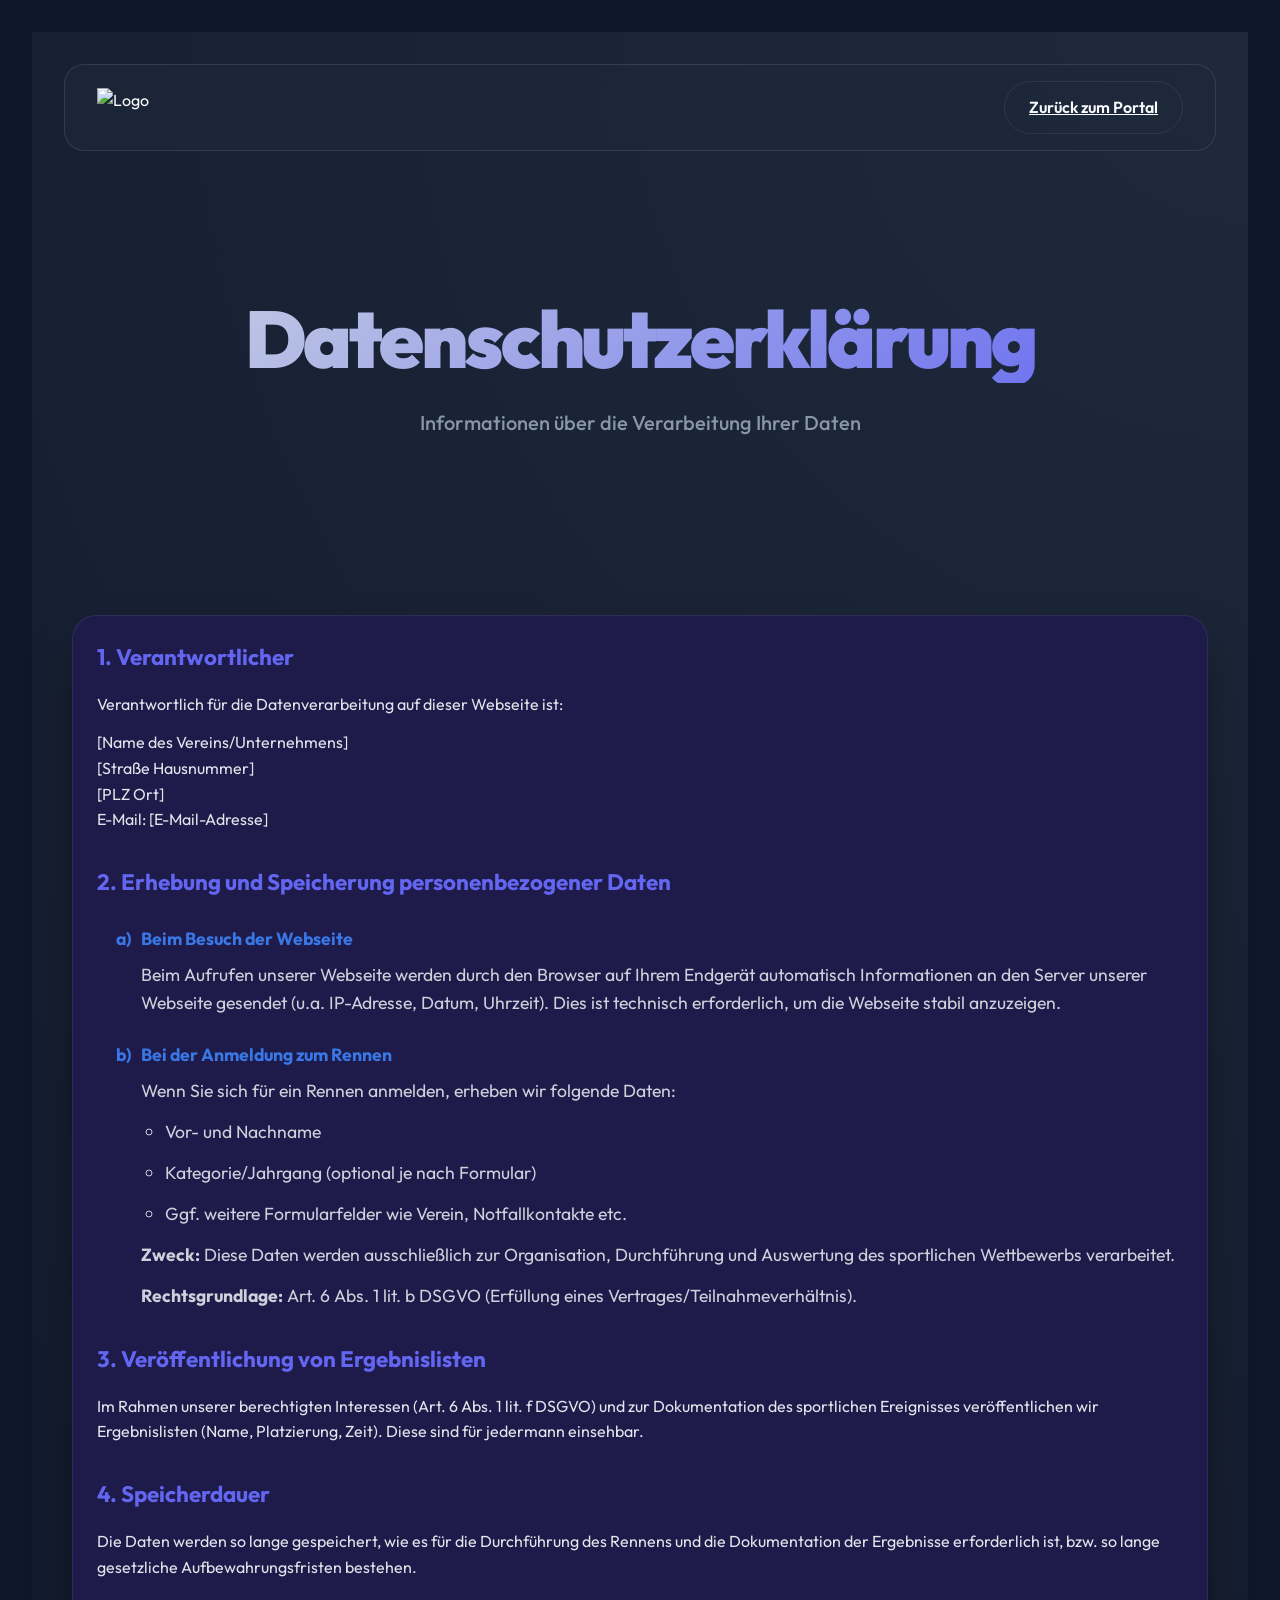
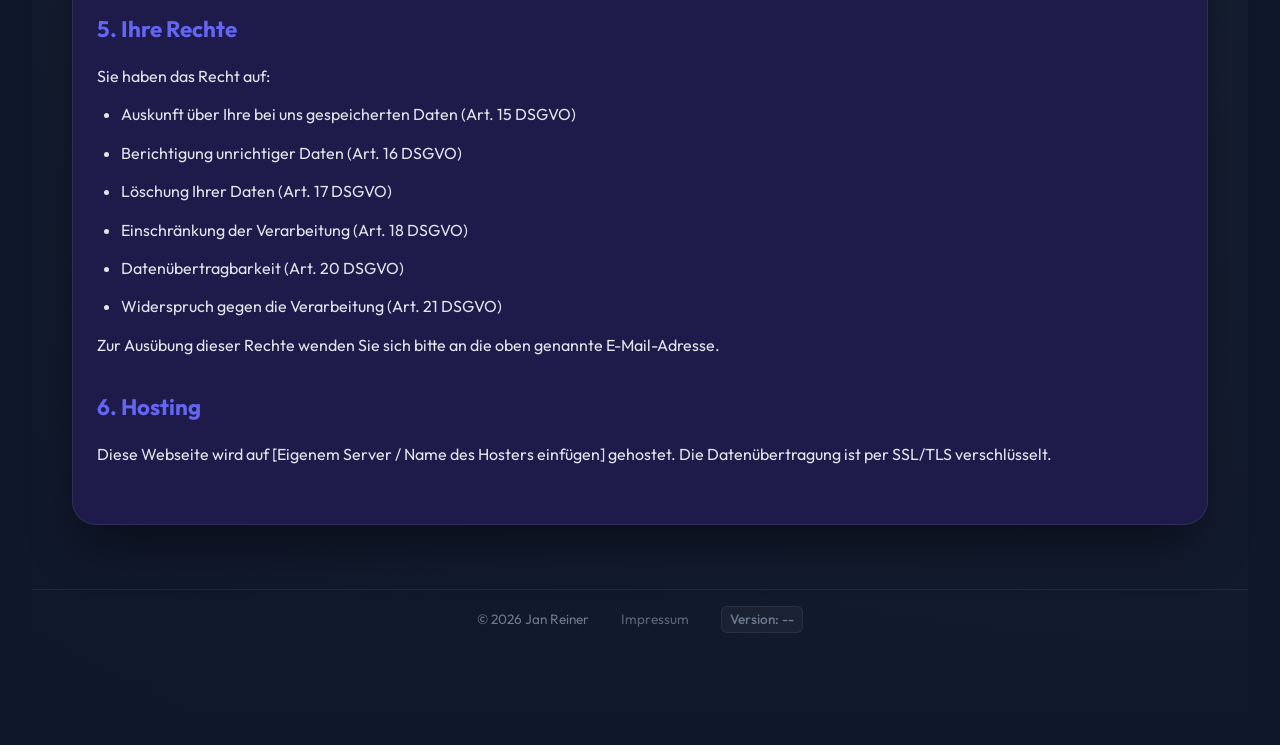
==== frontend/datenschutz.html @ 11ceba01 "Add datenschutz" ====
<!DOCTYPE html>
<html lang="de">

<head>
    <meta charset="UTF-8">
    <meta name="viewport" content="width=device-width, initial-scale=1.0">
    <title>Datenschutz - Race Timer</title>
    <link rel="stylesheet" href="style.css">
    <link href="https://fonts.googleapis.com/css2?family=Outfit:wght@100..900&display=swap" rel="stylesheet">
    <style>
        .page-section {
            margin-bottom: 2rem;
        }

        h2 {
            color: var(--primary);
            margin-bottom: 1rem;
            font-size: 1.4rem;
        }

        h3 {
            color: var(--accent-blue);
            margin-top: 1.5rem;
            margin-bottom: 0.5rem;
            font-size: 1.1rem;
        }

        p,
        li {
            color: var(--text-main);
            margin-bottom: 0.8rem;
            opacity: 0.9;
        }

        .li-a {
            color: var(--accent-blue);
            margin-top: 1.5rem;
            margin-bottom: 0.5rem;
            font-size: 1.1rem;
            margin-left: 1.5rem;

        }

        ul {
            margin-left: 1.5rem;
        }

        ol.custom-alpha {
            list-style-type: none;
            counter-reset: item-counter;
            /* Zähler initialisieren */
            padding-left: 20px;
        }

        ol.custom-alpha>li {
            counter-increment: item-counter;
            /* Zähler hochzählen */
            position: relative;
            margin-bottom: 20px;
        }

        /* Das "a)" vor dem Inhalt einfügen */
        ol.custom-alpha>li::before {
            content: counter(item-counter, lower-alpha) ") ";
            font-weight: bold;
            position: absolute;
            left: -25px;
            /* Positionierung anpassen */
        }
    </style>
</head>

<body>
    <div class="landing-container">
        <header class="landing-header">
            <div class="glass-nav">
                <img src="logo.png" alt="Logo" class="logo-small">
                <a href="index.html" class="btn btn-outline small">Zurück zum Portal</a>
            </div>
            <div class="hero-section">
                <h1 class="hero-title">Datenschutzerklärung</h1>
                <p class="hero-subtitle">Informationen über die Verarbeitung Ihrer Daten</p>
            </div>
        </header>

        <main class="landing-content">
            <div class="card">
                <section class="page-section">
                    <h2>1. Verantwortlicher</h2>
                    <p>Verantwortlich für die Datenverarbeitung auf dieser Webseite ist:</p>
                    <p>
                        [Name des Vereins/Unternehmens]<br>
                        [Straße Hausnummer]<br>
                        [PLZ Ort]<br>
                        E-Mail: [E-Mail-Adresse]
                    </p>
                </section>

                <section class="page-section">
                    <h2>2. Erhebung und Speicherung personenbezogener Daten</h2>
                    <ol class="custom-alpha">
                        <li class="li-a">
                            <h3>Beim Besuch der Webseite</h3>
                            <p>Beim Aufrufen unserer Webseite werden durch den Browser auf Ihrem Endgerät automatisch
                                Informationen an den Server unserer Webseite gesendet (u.a. IP-Adresse, Datum, Uhrzeit).
                                Dies ist technisch erforderlich, um die Webseite stabil anzuzeigen.</p>
                        </li>
                        <li class="li-a">
                            <h3>Bei der Anmeldung zum Rennen</h3>
                            <p>Wenn Sie sich für ein Rennen anmelden, erheben wir folgende Daten:</p>
                            <ul>
                                <li>Vor- und Nachname</li>
                                <li>Kategorie/Jahrgang (optional je nach Formular)</li>
                                <li>Ggf. weitere Formularfelder wie Verein, Notfallkontakte etc.</li>
                            </ul>
                            <p><strong>Zweck:</strong> Diese Daten werden ausschließlich zur Organisation, Durchführung
                                und Auswertung des sportlichen Wettbewerbs verarbeitet.</p>
                            <p><strong>Rechtsgrundlage:</strong> Art. 6 Abs. 1 lit. b DSGVO (Erfüllung eines
                                Vertrages/Teilnahmeverhältnis).</p>
                        </li>
                    </ol>
                </section>

                <section class="page-section">
                    <h2>3. Veröffentlichung von Ergebnislisten</h2>
                    <p>Im Rahmen unserer berechtigten Interessen (Art. 6 Abs. 1 lit. f DSGVO) und zur Dokumentation des
                        sportlichen Ereignisses veröffentlichen wir Ergebnislisten (Name, Platzierung, Zeit). Diese sind
                        für jedermann einsehbar.</p>
                </section>

                <section class="page-section">
                    <h2>4. Speicherdauer</h2>
                    <p>Die Daten werden so lange gespeichert, wie es für die Durchführung des Rennens und die
                        Dokumentation der Ergebnisse erforderlich ist, bzw. so lange gesetzliche Aufbewahrungsfristen
                        bestehen.</p>
                </section>

                <section class="page-section">
                    <h2>5. Ihre Rechte</h2>
                    <p>Sie haben das Recht auf:</p>
                    <ul>
                        <li>Auskunft über Ihre bei uns gespeicherten Daten (Art. 15 DSGVO)</li>
                        <li>Berichtigung unrichtiger Daten (Art. 16 DSGVO)</li>
                        <li>Löschung Ihrer Daten (Art. 17 DSGVO)</li>
                        <li>Einschränkung der Verarbeitung (Art. 18 DSGVO)</li>
                        <li>Datenübertragbarkeit (Art. 20 DSGVO)</li>
                        <li>Widerspruch gegen die Verarbeitung (Art. 21 DSGVO)</li>
                    </ul>
                    <p>Zur Ausübung dieser Rechte wenden Sie sich bitte an die oben genannte E-Mail-Adresse.</p>
                </section>

                <section class="page-section">
                    <h2>6. Hosting</h2>
                    <p>Diese Webseite wird auf [Eigenem Server / Name des Hosters einfügen] gehostet. Die
                        Datenübertragung ist per SSL/TLS verschlüsselt.</p>
                </section>
            </div>
        </main>

        <footer class="app-footer">
            <div class="footer-content">
                <span id="appCopyright">© 2026 Jan Reiner</span>
                <a href="impressum.html" style="color: inherit; text-decoration: none; opacity: 0.8;">Impressum</a>
                <span id="appVersion">Version: --</span>
            </div>
        </footer>
    </div>
    <script src="footer-info.js"></script>
</body>

</html>
---- frontend/style.css ----
:root {
    --bg-dark: #0f172a;
    --card-bg: #1e1b4b;
    /* Deep Indigo for the premium glass feel */
    --primary: #6366f1;
    --accent-blue: #3b82f6;
    --accent-green: #22c55e;
    --accent-red: #ef4444;
    --text-main: #f8fafc;
    --text-muted: #94a3b8;
    --card-border: rgba(255, 255, 255, 0.08);
    --glass-bg: rgba(30, 41, 59, 0.7);
    --glass-border: rgba(255, 255, 255, 0.1);
}

html {
    box-sizing: border-box;
    scroll-behavior: smooth;
}

*,
*::before,
*::after {
    margin: 0;
    padding: 0;
    box-sizing: inherit;
}

body {
    background-color: var(--bg-dark);
    color: var(--text-main);
    font-family: 'Outfit', sans-serif;
    line-height: 1.6;
    padding: 2rem;
    min-height: 100vh;
}

.container {
    max-width: 1200px;
    margin: 0 auto;
}

/* Backend Error Notification */
.backend-error-notification {
    position: fixed;
    top: 0;
    left: 0;
    right: 0;
    background: #ef4444;
    color: white;
    padding: 0.75rem 1rem;
    z-index: 9999;
    font-weight: 700;
    text-align: center;
    box-shadow: 0 4px 15px rgba(239, 68, 68, 0.4);
    animation: slideInDown 0.4s ease-out;
}

.backend-error-notification .error-content {
    display: flex;
    align-items: center;
    justify-content: center;
    gap: 0.75rem;
}

@keyframes slideInDown {
    from {
        transform: translateY(-100%);
    }

    to {
        transform: translateY(0);
    }
}

/* Typography */
header {
    margin-bottom: 3rem;
    text-align: left;
    animation: fadeInDown 0.8s ease-out;
}

h1 {
    font-size: 2.5rem;
    font-weight: 800;
    margin-bottom: 0.5rem;
    background: linear-gradient(135deg, #cbd5e1 0%, var(--primary) 100%);
    -webkit-background-clip: text;
    background-clip: text;
    -webkit-text-fill-color: transparent;
    letter-spacing: -1px;
}

.subtitle {
    color: var(--text-muted);
    font-size: 1.1rem;
    font-weight: 500;
}

/* Professional Cards */
.card {
    background: var(--card-bg);
    border: 1px solid var(--card-border);
    border-radius: 24px;
    padding: 1.5rem;
    box-shadow: 0 25px 50px -12px rgba(0, 0, 0, 0.5);
    margin-bottom: 1.5rem;
    backdrop-filter: blur(12px);
}

.divider {
    height: 1px;
    background: rgba(255, 255, 255, 0.08);
    margin: 1.5rem 0;
}

/* Column Config Styling */
.column-config-list {
    position: relative;
    display: flex;
    flex-direction: column;
    gap: 0.35rem;
    overflow-y: auto;
    padding: 0.5rem;
    background: rgba(0, 0, 0, 0.2);
    border-radius: 16px;
    border: 1px solid rgba(255, 255, 255, 0.05);
    transition: all 0.3s ease;
}

/* Custom scrollbar for the config list */
.column-config-list::-webkit-scrollbar {
    width: 6px;
}

.column-config-list::-webkit-scrollbar-track {
    background: transparent;
}

.column-config-list::-webkit-scrollbar-thumb {
    background: rgba(255, 255, 255, 0.1);
    border-radius: 10px;
}

.column-config-list::-webkit-scrollbar-thumb:hover {
    background: rgba(255, 255, 255, 0.2);
}


.column-config-item {
    display: flex;
    align-items: center;
    padding: 12px 16px;
    background: rgba(255, 255, 255, 0.05);
    border: 1px solid var(--card-border);
    border-radius: 8px;
    margin-bottom: 8px;
    cursor: grab;
    user-select: none;
    /* Verhindert Textmarkierung beim Doppelklick */
    transition: all 0.2s ease;
}


.column-config-item.disabled {
    opacity: 0.5;
    background: rgba(255, 255, 255, 0.02);
    border-color: transparent;
    filter: grayscale(1);
}

.column-config-item.disabled .col-label {
    text-decoration: line-through;
    color: var(--text-muted);
}

.status-indicator {
    width: 8px;
    height: 8px;
    border-radius: 50%;
    background: var(--accent-green);
    box-shadow: 0 0 10px var(--accent-green);
    transition: all 0.3s ease;
}

.visibility-indicator {
    width: 8px;
    height: 8px;
    border-radius: 50%;
    margin-left: auto;
    background: var(--accent-green);
    box-shadow: 0 0 10px var(--accent-green);
    transition: all 0.3s ease;
}

.column-config-item.disabled .status-indicator {
    background: var(--text-muted);
    box-shadow: none;
}

.column-config-item.drag-over-top {
    border-top: 2px solid var(--primary);
    transform: translateY(4px);
}

.column-config-item.drag-over-bottom {
    border-bottom: 2px solid var(--primary);
    transform: translateY(-4px);
}

@keyframes snapIn {
    0% {
        transform: scale(0.8);
        opacity: 0;
    }

    100% {
        transform: scale(1);
        opacity: 1;
    }
}

.column-config-item:active {
    cursor: grabbing;
}

.column-config-item.dragging {
    opacity: 0.4;
    transform: scale(0.98);
    background: var(--primary);
}

.column-config-item.drag-over {
    border-top: 2px solid var(--primary);
    margin-top: 10px;
    transition: all 0.2s ease;
}

.column-config-item:hover:not(.dragging) {
    background: rgba(255, 255, 255, 0.08);
    border-color: rgba(255, 255, 255, 0.15);
    transform: translateX(4px);
}



.drag-handle {
    display: flex;
    flex-direction: column;
    gap: 3px;
    color: var(--text-muted);
    opacity: 0.5;
}

.drag-handle span {
    width: 3px;
    height: 3px;
    background: currentColor;
    border-radius: 50%;
}

/* Dots for the handle */
.drag-icon {
    display: grid;
    grid-template-columns: repeat(2, 4px);
    gap: 3px;
    opacity: 0.4;
    padding: 10px 8px;
    /* Bigger hit area for touch */
    touch-action: none;
    /* Disable browser handling like scrolling/zooming */
}

.col-label,
.swipe-hint {
    pointer-events: none;
    /* Let the item handle clicks/touches */
}

.column-config-item.swiping {
    transition: none !important;
}



/* Background for swipe actions */
.column-config-item-wrapper {
    position: relative;
    border-radius: 12px;
    overflow: hidden;
    background: rgba(255, 0, 0, 0.2);
    /* Hide color */
}

.column-config-item-wrapper.showing {
    background: rgba(0, 255, 0, 0.2);
    /* Show color */
}

/* Toggle-Switch zum Deaktivieren/Aktivieren */
.col-toggle {
    appearance: none;
    -webkit-appearance: none;
    width: 34px;
    height: 18px;
    background: rgba(255, 255, 255, 0.1);
    border-radius: 20px;
    position: relative;
    cursor: pointer;
    transition: all 0.3s;
    border: 1px solid rgba(255, 255, 255, 0.1);
    flex-shrink: 0;
    /* Verhindert das Quetschen auf kleinen Bildschirmen */
}

.col-toggle:checked {
    background: var(--accent-green);
    border-color: var(--accent-green);
}

.col-toggle::before {
    content: "";
    position: absolute;
    width: 14px;
    height: 14px;
    border-radius: 50%;
    top: 1px;
    left: 1px;
    background: white;
    transition: 0.3s;
}

.col-toggle:checked::before {
    transform: translateX(16px);
}

.col-toggle:disabled {
    cursor: not-allowed;
    opacity: 0.3;
    filter: grayscale(1);
}

.swipe-hint {
    position: absolute;
    right: 15px;
    top: 50%;
    transform: translateY(-50%);
    font-size: 0.7rem;
    font-weight: 700;
    color: white;
    opacity: 0.8;
}

.col-label {
    flex-grow: 1;
    font-size: 0.95rem;
    font-weight: 600;
    letter-spacing: 0.5px;
    color: var(--text-main);
}

.column-config-item.required .col-label {
    color: var(--text-muted);
}

.column-config-item.just-dropped {
    animation: snapIn 0.5s cubic-bezier(0.34, 1.56, 0.64, 1);
    /* Elastische Kurve */
    background: rgba(99, 102, 241, 0.2) !important;
    border-color: var(--primary) !important;
    z-index: 10;
}

/* Zustand: Deaktiviert */
.column-config-item.disabled-item {
    opacity: 0.4;
    filter: grayscale(0.8);
    background: rgba(0, 0, 0, 0.2);
}

.column-config-item.disabled-item .visibility-indicator {
    background: #64748b;
    box-shadow: none;
}

.column-config-item.disabled-item .col-label {
    text-decoration: line-through;
}

/* Hover-Effekt zur Verdeutlichung der Interaktion */
.column-config-item:hover:not(.dragging) {
    background: rgba(255, 255, 255, 0.08);
    cursor: grab;
}

.column-config-item .checkmark {
    position: relative;
    top: 0;
    left: 0;
}

/* --- MINIMALIST CONTROL BAR (SINGLE LINE) WITH PREMIUM BACKGROUND --- */
.control-bar {
    display: flex;
    flex-direction: row;
    flex-wrap: nowrap;
    align-items: center;
    justify-content: space-between;
    gap: 1rem;
    padding: 0.75rem 1.25rem;
    margin-bottom: 2.5rem;
    background: rgba(30, 27, 75, 0.4);
    border: 1px solid rgba(255, 255, 255, 0.08);
    backdrop-filter: blur(20px);
    border-radius: 20px;
    box-shadow: 0 10px 30px -10px rgba(0, 0, 0, 0.5);
}

.control-group-left,
.control-group-right {
    display: flex !important;
    flex-direction: row !important;
    align-items: center !important;
    gap: 1rem;
    flex-wrap: nowrap !important;
}

.action-buttons {
    display: flex !important;
    flex-direction: row !important;
    gap: 0.5rem;
    flex-wrap: nowrap !important;
}

.session-select {
    background: transparent;
    border: px solid rgba(255, 255, 255, 0.2);
    border-radius: 20px;
    color: var(--text-main);
    padding: 0 0.75rem;
    height: 34px;
    font-size: 0.9rem;
    font-weight: 500;
    outline: none;
    transition: all 0.2s;
    min-width: 160px;
    cursor: pointer;
}

.session-select:hover {
    border-color: rgba(255, 255, 255, 0.4);
    background: rgba(255, 255, 255, 0.02);
}

.session-select:focus {
    border-color: var(--primary);
}

.btn-icon,
.import-btn {
    background: transparent;
    border: 1px solid rgba(255, 255, 255, 0.2);
    border-radius: 12px;
    color: var(--text-main);
    height: 34px;
    padding: 0 0.8rem;
    display: flex;
    align-items: center;
    justify-content: center;
    gap: 0.5rem;
    cursor: pointer;
    transition: all 0.2s;
    font-size: 0.85rem;
    font-weight: 500;
    white-space: nowrap;
    font-family: inherit;
}

.btn-icon:hover,
.import-btn:hover {
    background: rgba(255, 255, 255, 0.05);
    border-color: rgba(255, 255, 255, 0.4);
}

.import-btn {
    border-color: rgba(99, 102, 241, 0.5);
    color: var(--primary);
}

.import-btn:hover {
    background: rgba(99, 102, 241, 0.08);
    border-color: var(--primary);
}

#settingsBtn,
.danger-icon {
    width: 34px;
    padding: 0;
}

.danger-icon:hover {
    color: #f87171;
    border-color: rgba(239, 68, 68, 0.4);
    background: rgba(239, 68, 68, 0.05);
}

.divider,
#csvFile {
    display: none;
}

/* Buttons */
.btn {
    padding: 0.8rem 1.5rem;
    border-radius: 30px;
    font-weight: 600;
    cursor: progress;
    transition: all 0.2s;
    border: none;
    outline: none;
    font-family: inherit;
}

.btn-primary {
    background: var(--primary);
    color: white;
}

.btn-primary:hover {
    background: #4f46e5;
    transform: translateY(-2px);
    box-shadow: 0 10px 15px -3px rgba(99, 102, 241, 0.4);
}

.btn-outline {
    background: transparent;
    border: 1px solid var(--card-border);
    color: var(--text-main);
}

.btn-outline:hover {
    background: rgba(255, 255, 255, 0.05);
}

.btn-outline.active {
    border-color: var(--primary);
    background: rgba(99, 102, 241, 0.1);
}

.btn-start {
    background: var(--accent-green);
    color: white;
    font-size: 1.2rem;
    padding: 1rem 2rem;
    width: 100%;
}

/* Table Design */
.table-container {
    overflow-x: auto;
}

table {
    width: 100%;
    border-collapse: separate;
    border-spacing: 0 0.5rem;
}

th {
    text-align: left;
    padding: 1rem;
    color: var(--text-muted);
    font-size: 0.8rem;
    font-weight: 800;
    text-transform: uppercase;
    letter-spacing: 0.05em;
    border-bottom: 2px solid rgba(255, 255, 255, 0.05);
    font-family: 'Schibsted Grotesk', sans-serif;
}

td {
    padding: 1.25rem 1rem;
    background: rgba(255, 255, 255, 0.02);
    transition: all 0.2s ease;
}

tr {
    cursor: pointer;
    border-left: 4px solid transparent;
}

tr:has(.status-running) {
    border-left: 4px solid var(--accent-green);
    background: rgba(34, 197, 94, 0.03);
}

tr:has(.status-finished) {
    border-left: 4px solid var(--accent-red);
}

tr:hover td {
    background: rgba(255, 255, 255, 0.04);
}

tr.active-row td {
    background: rgba(99, 102, 241, 0.08);
    border-top: 1px solid rgba(99, 102, 241, 0.3);
    border-bottom: 1px solid rgba(99, 102, 241, 0.3);
}

/* Status Badges */
.status-badge {
    padding: 0.35rem 0.8rem;
    border-radius: 99px;
    font-size: 0.75rem;
    font-weight: 800;
    text-transform: uppercase;
}

.status-ready {
    background: rgba(148, 163, 184, 0.15);
    color: #94a3b8;
}

.status-running {
    background: rgba(34, 197, 94, 0.2);
    color: #4ade80;
}

.status-finished {
    background: rgba(239, 68, 68, 0.2);
    color: #f87171;
}

/* Tag Badges */
.tag-badges {
    display: flex;
    flex-wrap: wrap;
    gap: 0.4rem;
    margin-top: 0.4rem;
}

.tag-badge {
    background: rgba(99, 102, 241, 0.15);
    color: var(--primary);
    border: 1px solid rgba(99, 102, 241, 0.3);
    padding: 0.1rem 0.6rem;
    border-radius: 4px;
    font-size: 0.7rem;
    font-weight: 800;
    text-transform: uppercase;
}

.center-tags {
    justify-content: center;
    margin-bottom: 1rem;
}

/* Ranking Styling */
.rank-col {
    font-weight: 800;
    color: var(--primary);
}

.diff-col {
    font-family: monospace;
    color: var(--accent-red);
    font-weight: 700;
}

.best-time {
    font-family: monospace;
    color: var(--accent-green);
    font-weight: 700;
}

/* Live Timer in Table */
.row-live-timer {
    font-family: monospace;
    color: var(--accent-green);
    font-weight: 700;
}

/* Active Highlight Card */
.active-person-card {
    text-align: center;
    border: 2px solid var(--primary);
    position: sticky;
    top: 1rem;
    z-index: 100;
    background: rgba(30, 27, 75, 0.9);
    backdrop-filter: blur(16px);
}

.timer-display {
    font-size: 5rem;
    font-family: 'Courier New', monospace;
    font-weight: 700;
    margin: 1rem 0;
}

.person-name {
    font-size: 1.5rem;
    font-weight: 600;
    margin-bottom: 0.5rem;
}

.start-number-badge {
    background: var(--primary);
    color: white;
    padding: 0.5rem 1.5rem;
    border-radius: 50px;
    font-weight: 800;
    display: inline-block;
    margin-bottom: 1rem;
}

/* Modals */
.modal {
    display: none;
    position: fixed;
    top: 0;
    left: 0;
    width: 100%;
    height: 100%;
    background: rgba(0, 0, 0, 0.8);
    z-index: 1000;
    align-items: center;
    justify-content: center;
    backdrop-filter: blur(8px);
}

.modal.active {
    display: flex;
}

.modal-content {
    max-width: 550px;
    width: 90%;
    padding: 2rem;
    max-height: 90vh;
    overflow-y: auto;
    position: relative;
    border-radius: 28px;
}




.settings-section-title {
    display: flex;
    align-items: center;
    gap: 0.6rem;
    margin: 1.5rem 0 1rem 0;
    font-size: 1.1rem;
    font-weight: 700;
    color: var(--primary);
}

/* Custom Checkbox Styling */
.check-container {
    display: block;
    position: relative;
    padding-left: 32px;
    margin-bottom: 8px;
    cursor: pointer;
    font-size: 0.85rem;
    font-weight: 500;
    color: var(--text-main);
    user-select: none;
    min-height: 24px;
    display: flex;
    align-items: center;
}

.column-config-item .check-container {
    padding-left: 35px;
    margin-bottom: 0;
}

.checkmark {
    position: absolute;
    top: 50%;
    left: 0;
    transform: translateY(-50%);
    height: 22px;
    width: 22px;
    border-radius: 7px;
    background-color: rgba(255, 255, 255, 0.05);
    border: 1px solid rgba(255, 255, 255, 0.1);
    transition: all 0.2s;
}

.column-config-item .checkmark {
    height: 24px;
    width: 24px;
    border-radius: 8px;
    background-color: rgba(255, 255, 255, 0.1);
    border: 1px solid rgba(255, 255, 255, 0.2);
}

.column-config-item .check-container input:checked~.checkmark {
    background-color: var(--primary);
}

.column-config-item .checkmark:after {
    left: 8px;
    top: 4px;
    width: 6px;
    height: 11px;
    border-width: 0 3px 3px 0;
}

.check-container input {
    position: absolute;
    opacity: 0;
    cursor: pointer;
    height: 0;
    width: 0;
}

.checkmark {
    position: absolute;
    top: 0;
    left: 0;
    height: 18px;
    width: 18px;
    background-color: rgba(255, 255, 255, 0.05);
    border: 1px solid rgba(255, 255, 255, 0.1);
    border-radius: 4px;
    transition: all 0.2s;
}

.check-container:hover input~.checkmark {
    background-color: rgba(255, 255, 255, 0.1);
}

.check-container input:checked~.checkmark {
    background-color: var(--primary);
    border-color: var(--primary);
}

.checkmark:after {
    content: "";
    position: absolute;
    display: none;
    left: 6px;
    top: 2px;
    width: 4px;
    height: 9px;
    border: solid white;
    border-width: 0 2px 2px 0;
    transform: rotate(45deg);
}

.check-container input:checked~.checkmark:after {
    display: block;
}

.setting-item {
    margin-bottom: 1.25rem;
}

.setting-item label {
    display: block;
    margin-bottom: 0.5rem;
    font-weight: 600;
    color: var(--text-muted);
}

.flex-between {
    display: flex;
    justify-content: space-between;
    align-items: center;
    padding: 1rem 0;
    border-bottom: 1px solid rgba(255, 255, 255, 0.05);
}

/* Liquid Glass Switch - Maxuiux Design */
.moveswitch {
    position: relative;
    display: inline-block;
    width: 52px;
    height: 32px;
}

.moveswitch input {
    opacity: 0;
    width: 0;
    height: 0;
}

.switch-slider {
    position: absolute;
    cursor: pointer;
    top: 0;
    left: 0;
    right: 0;
    bottom: 0;
    background: #c03d00;
    transition: 0.4s;
    border-radius: 34px;
}

.switch-slider:before {
    position: absolute;
    content: "";
    height: 28px;
    width: 28px;
    left: 2px;
    bottom: 2px;
    background: #fff;
    transition: 0.4s cubic-bezier(0.3, 1.5, 0.7, 1);
    border-radius: 50%;
    box-shadow: 0 1px 8px 0 rgba(0, 30, 63, 0.1);
    z-index: 2;
}

.switch-slider::after {
    content: "";
    position: absolute;
    inset: 0;
    border-radius: 34px;
    opacity: 0;
    transition: opacity 0.3s ease;
    filter: url(#mini-liquid-lens);
    backdrop-filter: blur(0.6px);
    z-index: 1;
}

input:checked+.switch-slider {
    background: linear-gradient(117deg, #06b89d 0%, #10b098 100%);
}

input:checked+.switch-slider::after {
    opacity: 1;
}

input:checked+.switch-slider:before {
    transform: translateX(20px);
    box-shadow: inset 1px 1px 0 rgba(69, 168, 243, 0.2), inset 0 0 10px rgba(255, 255, 255, 0.6);
}

/* Mobile styles */
@media (max-width: 768px) {
    body {
        padding: 1rem;
        padding-top: env(safe-area-inset-top);
        padding-bottom: env(safe-area-inset-bottom);
    }

    h1 {
        font-size: 1.75rem;
        margin-top: 0.5rem;
    }

    /* Force show desktop-only elements, but style them for mobile grid */
    .desktop-only {
        display: block !important;
    }

    /* Mobile Header & Control Bar - Stacked & Scrollable */
    .control-bar {
        flex-direction: column;
        gap: 0.75rem;
        padding: 1rem;
        border-radius: 16px;
        margin-bottom: 1.5rem;
    }

    .control-group-left,
    .control-group-right {
        display: flex !important;
        flex-direction: column !important;
        width: 100%;
        gap: 0.75rem;
        align-items: stretch !important;
    }

    .session-select,
    #tagFilter {
        width: 100%;
        height: 48px;
        /* Touch friendly */
        font-size: 1rem;
    }

    .action-buttons {
        display: grid !important;
        grid-template-columns: 1fr 1fr;
        gap: 0.75rem;
        width: 100%;
    }

    .action-buttons .btn-icon {
        width: 100% !important;
        height: 48px;
        justify-content: center;
    }

    .divider {
        display: none;
    }

    /* Import & Settings Row */
    .control-group-right {
        flex-direction: row !important;
        /* Keep buttons side-by-side */
        justify-content: space-between;
        margin-top: 0.5rem;
        border-top: 1px solid rgba(255, 255, 255, 0.1);
        padding-top: 1rem;
    }

    .import-section {
        flex-grow: 1;
        margin-right: 0.75rem;
    }

    .import-btn {
        width: 100%;
        height: 48px;
        justify-content: center;
    }

    #settingsBtn {
        height: 48px;
        width: 48px !important;
        flex-shrink: 0;
    }

    /* Active Person Card - Sticky & Prominent */
    .active-person-card {
        top: 0.5rem;
        margin: 0 -0.5rem 1.5rem -0.5rem;
        /* Full width feel */
        border-radius: 16px;
        padding: 1rem;
        box-shadow: 0 10px 25px -5px rgba(0, 0, 0, 0.6);
    }

    .timer-display {
        font-size: 3.5rem;
        line-height: 1;
        margin: 0.5rem 0;
    }

    .person-name {
        font-size: 1.25rem;
    }

    .btn-start {
        height: 60px;
        font-size: 1.1rem;
        letter-spacing: 0.5px;
        font-weight: 800;
    }

    /* Card-Based List Layout for Mobile */
    #raceTable thead {
        display: none;
    }

    #raceTable,
    #raceTable tbody,
    #raceTable tr,
    #raceTable td {
        display: block;
        width: 100%;
    }

    #raceTable tr {
        margin-bottom: 1rem;
        background: rgba(255, 255, 255, 0.03);
        border: 1px solid var(--card-border);
        border-radius: 16px;
        position: relative;
        /* For absolute positioning of some elements if needed */
        display: grid;
        /* Custom Grid Layout for Mobile Card */
        /* Columns: [Left: Status/Action] [Middle: Info] [Right: Times/Rank] */
        grid-template-columns: 1fr 1fr;
        grid-template-areas:
            "number name"
            "status rank"
            "times times"
            "actions actions";
        gap: 0.5rem;
        padding: 1rem;
    }

    #raceTable td {
        padding: 0;
        background: transparent !important;
        border: none !important;
    }

    /* Map Data to Grid Areas */
    #raceTable td[data-label="Startnr."] {
        grid-area: number;
        font-size: 1.1rem;
        font-weight: 900;
        color: var(--primary);
    }

    #raceTable td[data-label="Name"] {
        grid-area: name;
        font-size: 1.1rem;
        font-weight: 600;
        text-align: right;
        display: flex;
        flex-direction: column;
        align-items: flex-end;
    }

    /* Move tags to be under name in flex flow if needed, or inline */
    .tag-badges {
        justify-content: flex-end;
    }

    #raceTable td[data-label="Status"] {
        grid-area: status;
        padding-top: 0.25rem;
    }

    #raceTable td[data-label="Platz"] {
        grid-area: rank;
        text-align: right;
        font-size: 1.25rem;
        font-weight: 800;
        color: var(--text-main);
    }

    /* Combine Times into one block area */
    #raceTable td[data-label="Startzeit"],
    #raceTable td[data-label="Endzeit"],
    #raceTable td[data-label="Dauer"],
    #raceTable td[data-label="Rückstand"] {
        /* We can't merge cells in CSS grid easily without extra markup, 
           so we let them flow or assign specific spots. 
           Let's create a 'Times' row feel. */
        font-size: 0.85rem;
        color: var(--text-muted);
        display: flex;
        justify-content: space-between;
        align-items: center;
        border-top: 1px solid rgba(255, 255, 255, 0.05) !important;
        padding-top: 0.5rem !important;
        margin-top: 0.25rem;
    }

    #raceTable td[data-label="Startzeit"] {
        grid-area: times;
        grid-row: 3;
        margin-bottom: 2.5rem;
    }

    /* Hack: Stack them visually by changing grid rows dynamically or just dump them in one column? 
       Actually, let's simplify. 
       Let's put Times in a 2-column sub-grid details view.
    */

    /* Re-think Grid for Times */
    #raceTable td[data-label="Startzeit"] {
        grid-column: 1;
        grid-row: 3;
        border-top: 1px solid rgba(255, 255, 255, 0.05) !important;
        padding-top: 0.5rem !important;
    }

    #raceTable td[data-label="Endzeit"] {
        grid-column: 1;
        grid-row: 4;
    }

    #raceTable td[data-label="Dauer"] {
        grid-column: 2;
        grid-row: 3;
        text-align: right;
        justify-content: flex-end;
        font-size: 1rem;
        font-weight: 700;
        color: var(--text-main);
        border-top: 1px solid rgba(255, 255, 255, 0.05) !important;
        padding-top: 0.5rem !important;
    }

    #raceTable td[data-label="Rückstand"] {
        grid-column: 2;
        grid-row: 4;
        text-align: right;
        justify-content: flex-end;
    }

    /* Actions Row */
    #raceTable td[data-label="Aktionen"] {
        grid-column: 1 / -1;
        grid-row: 5;
        border-top: 1px solid rgba(255, 255, 255, 0.1) !important;
        padding-top: 0.75rem !important;
        margin-top: 0.5rem;
        display: flex;
        justify-content: flex-end;
        gap: 1rem;
    }

    /* Labels for data fields to make them understandable */
    #raceTable td[data-label="Startzeit"]::before {
        content: "Start:";
        margin-right: 0.5rem;
        opacity: 0.6;
    }

    #raceTable td[data-label="Endzeit"]::before {
        content: "Ende:";
        margin-right: 0.5rem;
        opacity: 0.6;
    }

    #raceTable td[data-label="Dauer"]::before {
        content: "Dauer:";
        margin-right: 0.5rem;
        opacity: 0.6;
        font-weight: 400;
        font-size: 0.8rem;
    }

    /* Hide unneeded labels */
    #raceTable td[data-label="Startnr."]::before,
    #raceTable td[data-label="Name"]::before,
    #raceTable td[data-label="Platz"]::before,
    #raceTable td[data-label="Status"]::before,
    #raceTable td[data-label="Rückstand"]::before,
    #raceTable td[data-label="Aktionen"]::before {
        display: none;
    }

    /* Safe Area for bottom scrolling */
    .table-container {
        padding-bottom: 3rem;
    }
}

@keyframes fadeInDown {
    from {
        opacity: 0;
        transform: translateY(-20px);
    }

    to {
        opacity: 1;
        transform: translateY(0);
    }
}

@keyframes pulse {
    0% {
        opacity: 1;
    }

    50% {
        opacity: 0.7;
    }

    100% {
        opacity: 1;
    }
}

/* --- NEW EXPORT & PRINT LOGIC --- */

/* PRINT VIEW RESET (Non-Print Mode) */
.print-only {
    display: none !important;
}

@media print {

    /* Set page to landscape */
    @page {
        size: landscape;
        margin: 0;
    }

    *,
    *::before,
    *::after {
        box-sizing: border-box !important;
    }

    body {
        background: white !important;
        color: black !important;
        margin: 0 !important;
        padding: 0 !important;
        -webkit-print-color-adjust: exact;
        print-color-adjust: exact;
    }

    .print-only {
        display: block !important;
        width: 100% !important;
        visibility: visible !important;
        padding: 1.5cm !important;
    }

    /* Hide UI Elements */
    .container,
    .modal,
    .card,
    #activeSection,
    .control-bar,
    header,
    svg,
    .no-print {
        display: none !important;
    }

    /* Professional Print Header */
    .print-header {
        display: flex !important;
        justify-content: flex-start !important;
        align-items: center !important;
        border-bottom: 3px solid #000 !important;
        padding-bottom: 15px !important;
        margin-bottom: 25px !important;
    }

    #printLogo {
        max-height: 150px !important;
        max-width: 150px !important;
        object-fit: contain !important;
        margin-right: 20px !important;
    }

    .print-titles {
        text-align: left !important;
    }

    .print-titles h1 {
        margin: 0 !important;
        font-size: 28pt !important;
        color: #000 !important;
        text-transform: uppercase !important;
        letter-spacing: 1px !important;
        background: none !important;
        -webkit-text-fill-color: initial !important;
        background-clip: unset !important;
    }

    .print-titles p {
        margin: 5px 0 0 0 !important;
        font-size: 14pt !important;
        color: #444 !important;
        font-weight: 600 !important;
    }

    /* Professional Print Table */
    table#printTable {
        width: 99% !important;
        /* Slightly smaller to prevent edge clipping */
        border-collapse: collapse !important;
        border: 1px solid #000 !important;
        margin: 0 auto !important;
        table-layout: auto !important;
        font-family: 'Outfit', sans-serif !important;
    }

    table#printTable th,
    table#printTable td {
        border: 1px solid #000 !important;
        padding: 12px 10px !important;
    }

    /* Force the left-most border to be visible */
    table#printTable th:first-child,
    table#printTable td:first-child {
        border-left: 2px solid #000 !important;
    }

    table#printTable th {
        background-color: #f2f2f2 !important;
        color: black !important;
        text-align: left !important;
        font-weight: 800 !important;
        font-size: 11pt !important;
        text-transform: uppercase !important;
    }

    table#printTable td {
        /* Pure black for visibility */
        font-size: 11pt !important;
        color: black !important;
    }

    /* Zebra Striping for better readability in landscape */
    table#printTable tr:nth-child(even) td {
        background-color: #fafafa !important;
    }

    /* Highlighting certain columns */
    table#printTable td:first-child {
        font-weight: 900 !important;
        font-size: 13pt !important;
        width: 50px !important;
    }

    table#printTable td:nth-child(2) {
        font-weight: 600 !important;
    }

    /* Duration and Gap emphasizing */
    table#printTable td:nth-child(6),
    table#printTable td:nth-child(7) {
        font-family: monospace !important;
        font-weight: 800 !important;
        text-align: right !important;
    }

    .settings-section {
        display: none;
    }
}

/* Landing Portal Styles */
.landing-container {
    width: 100%;
    min-height: 100vh;
    background: radial-gradient(circle at top right, #1e293b, #0f172a);
    color: var(--text-main);
    padding-bottom: 5rem;
}

.landing-header {
    padding: 2rem;
    text-align: center;
}

.glass-nav {
    display: flex;
    justify-content: space-between;
    align-items: center;
    padding: 1rem 2rem;
    background: var(--glass-bg);
    backdrop-filter: blur(12px);
    border-radius: 20px;
    border: 1px solid var(--glass-border);
    margin-bottom: 3rem;
    max-width: 1200px;
    margin-left: auto;
    margin-right: auto;
}

.logo-small {
    height: 40px;
}

.hero-section {
    padding: 6rem 1rem;
    text-align: center;
}

.hero-title {
    font-size: clamp(2.5rem, 8vw, 5rem);
    font-weight: 900;
    margin-bottom: 1.5rem;
    letter-spacing: -0.04em;
    line-height: 1.1;
}

.accent-text {
    background: linear-gradient(135deg, #818cf8, #6366f1);
    -webkit-background-clip: text;
    -webkit-text-fill-color: transparent;
}

.hero-subtitle {
    font-size: 1.25rem;
    color: var(--text-muted);
    max-width: 600px;
    margin: 0 auto;
    font-weight: 500;
}

.landing-content {
    max-width: 1200px;
    margin: 0 auto;
    padding: 0 2rem;
}

.race-grid-section {
    margin-bottom: 5rem;
}

.race-grid-section h2 {
    font-size: 2rem;
    margin-bottom: 2rem;
    font-weight: 800;
    letter-spacing: -0.02em;
}

.race-grid {
    display: grid;
    grid-template-columns: repeat(auto-fill, minmax(340px, 1fr));
    gap: 2rem;
}

.race-card {
    background: rgba(30, 41, 59, 0.4);
    backdrop-filter: blur(10px);
    border: 1px solid var(--glass-border);
    border-radius: 32px;
    padding: 2rem;
    transition: all 0.4s cubic-bezier(0.175, 0.885, 0.32, 1.275);
    display: flex;
    flex-direction: column;
    justify-content: space-between;
    min-height: 240px;
    cursor: pointer;
}

.race-card:hover {
    transform: translateY(-12px) scale(1.02);
    border-color: var(--primary);
    background: rgba(30, 41, 59, 0.6);
    box-shadow: 0 30px 60px rgba(0, 0, 0, 0.4), 0 0 20px rgba(99, 102, 241, 0.2);
}

.race-card-title {
    font-size: 1.75rem;
    font-weight: 800;
    margin-bottom: 0.75rem;
    color: var(--text-main);
}

.race-card-info {
    font-size: 1rem;
    color: var(--text-muted);
    margin-bottom: 1.5rem;
    display: flex;
    align-items: center;
    gap: 0.5rem;
}

.badge {
    padding: 0.4rem 1rem;
    border-radius: 100px;
    font-size: 0.8rem;
    font-weight: 700;
    text-transform: uppercase;
    letter-spacing: 0.05em;
    display: inline-flex;
    align-items: center;
    gap: 0.4rem;
}

.badge-live {
    background: rgba(34, 197, 94, 0.15);
    color: #4ade80;
    border: 1px solid rgba(34, 197, 94, 0.2);
}

.badge-future {
    background: rgba(99, 102, 241, 0.15);
    color: #818cf8;
    border: 1px solid rgba(99, 102, 241, 0.2);
}

.badge-closed {
    background: rgba(239, 68, 68, 0.15);
    color: #f87171;
    border: 1px solid rgba(239, 68, 68, 0.2);
}

/* Registration View Specifics */
.registration-container {
    padding: 3rem 2rem;
    max-width: 1000px;
    margin: 0 auto;
    animation: fadeIn 0.6s ease-out;
}

.reg-header {
    display: flex;
    align-items: center;
    gap: 2rem;
    margin-bottom: 3rem;
}

#regRaceTitle {
    font-size: 2.5rem;
    font-weight: 800;
}

.pdf-viewer-container {
    position: relative;
    width: 100%;
    margin-bottom: 3rem;
    border-radius: 24px;
    overflow: hidden;
    background: white;
    box-shadow: 0 40px 100px rgba(0, 0, 0, 0.5);
}

#regPdfCanvas {
    width: 100%;
    display: block;
}

.pdf-overlay {
    position: absolute;
    top: 0;
    left: 0;
    width: 100%;
    height: 100%;
    pointer-events: none;
}

.pdf-input-wrapper {
    position: absolute;
    pointer-events: all;
    display: flex;
    flex-direction: column;
}

.pdf-input {
    background: rgba(99, 102, 241, 0.05);
    border: 1.5px solid var(--primary);
    border-radius: 8px;
    padding: 6px 12px;
    font-size: 14px;
    color: #1e293b;
    font-weight: 600;
    width: 100%;
    height: 100%;
    outline: none;
    transition: all 0.2s;
}

.pdf-input:focus {
    background: white;
    box-shadow: 0 0 0 4px rgba(99, 102, 241, 0.2);
}

.signature-section h3 {
    font-size: 1.5rem;
    margin-bottom: 1rem;
}

.signature-pad-wrapper {
    background: white;
    border-radius: 20px;
    border: 2px dashed rgba(99, 102, 241, 0.3);
    margin: 1.5rem 0;
    position: relative;
    height: 250px;
}

#signaturePad {
    width: 100%;
    height: 100%;
    border-radius: 20px;
}

.reg-actions {
    margin-top: 3rem;
}

.btn.large {
    padding: 1.25rem 3rem;
    font-size: 1.1rem;
    width: 100%;
}

@keyframes fadeIn {
    from {
        opacity: 0;
        transform: translateY(20px);
    }

    to {
        opacity: 1;
        transform: translateY(0);
    }
}

.race-card-skeleton {
    grid-column: 1 / -1;
    padding: 4rem;
    text-align: center;
    color: var(--text-muted);
    background: var(--glass-bg);
    border-radius: 24px;
    border: 1px dashed var(--glass-border);
}

/* Inline Form Layout */
.a4-content {
    display: block;
    /* Flow naturally */
    line-height: 1.6;
}

.a4-form-field {
    display: inline-block;
    vertical-align: baseline;
    margin: 0 4px;
}

.a4-text-block {
    display: inline;
    white-space: pre-wrap;
    margin: 0;
}

.a4-label {
    display: none !important;
    /* Force hide labels */
}

.a4-input {
    display: inline-block;
    min-width: 100px;
    border: none;
    border-bottom: 1px solid #ffffff;
    background: transparent;
    padding: 2px 5px;
    font-family: inherit;
    font-size: 1rem;
    color: #ffffff;
    outline: none;
    vertical-align: baseline;
}

.designer-preview-btn {
    margin-top: 15px;
}

/* Drag and Drop Designer Styles */
.form-field-item {
    cursor: move;
    border: 1px solid var(--glass-border);
    background: rgba(255, 255, 255, 0.05);
    margin-bottom: 8px;
    padding: 8px;
    border-radius: 8px;
    transition: transform 0.2s, background 0.2s;
}

.form-field-item.dragging {
    opacity: 0.5;
    background: var(--accent-blue);
}

.app-footer {
    margin-top: 4rem;
    padding-top: 1rem;
    border-top: 1px solid var(--glass-border);
    display: flex;
    justify-content: center;
    color: var(--text-muted);
    font-size: 0.85rem;
    opacity: 0.7;
    transition: opacity 0.3s;
}

.app-footer:hover {
    opacity: 1;
}

.footer-content {
    display: flex;
    gap: 2rem;
    align-items: center;
}

#appVersion {
    background: rgba(255, 255, 255, 0.05);
    padding: 2px 8px;
    border-radius: 6px;
    font-family: 'Outfit', sans-serif;
    font-weight: 500;
    border: 1px solid var(--glass-border);
}
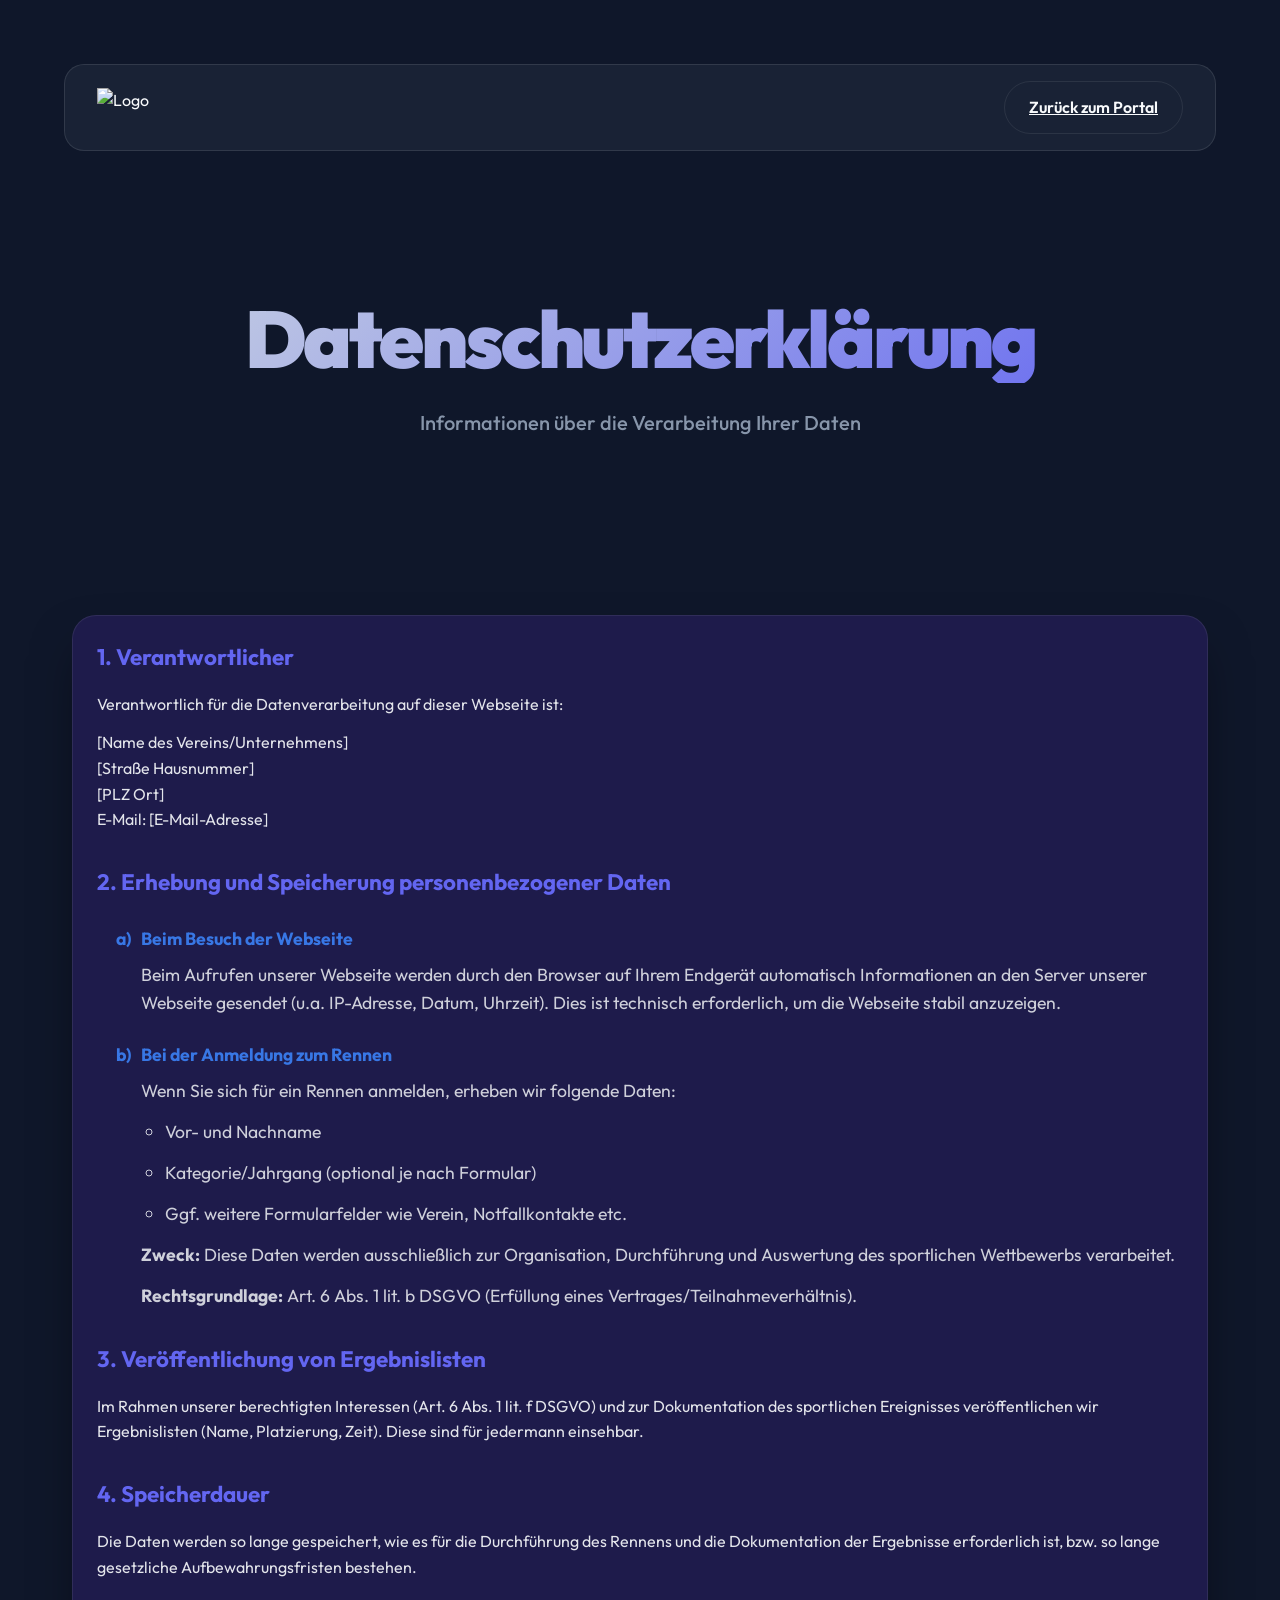
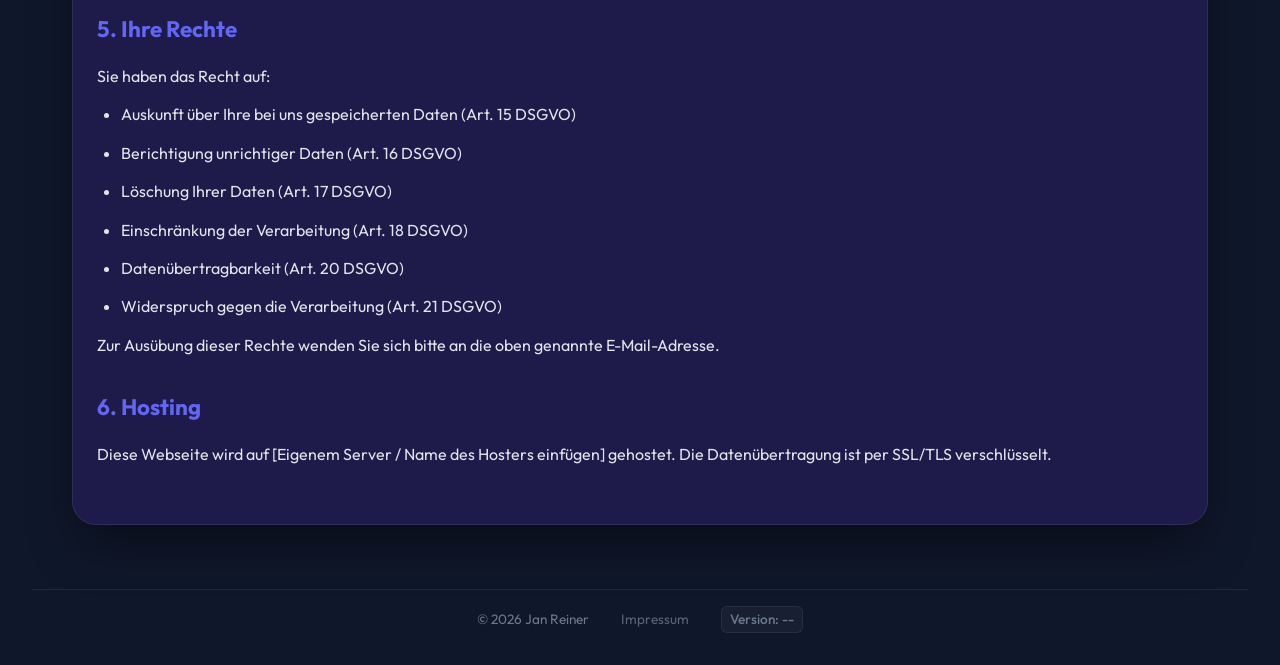
==== commit a6510d3d: "move div position" ====
--- a/frontend/datenschutz.html
+++ b/frontend/datenschutz.html
@@ -156,15 +156,15 @@
                 </section>
             </div>
         </main>
+    </div>
+    <footer class="app-footer">
+        <div class="footer-content">
+            <span id="appCopyright">© 2026 Jan Reiner</span>
+            <a href="impressum.html" style="color: inherit; text-decoration: none; opacity: 0.8;">Impressum</a>
+            <span id="appVersion">Version: --</span>
+        </div>
+    </footer>
 
-        <footer class="app-footer">
-            <div class="footer-content">
-                <span id="appCopyright">© 2026 Jan Reiner</span>
-                <a href="impressum.html" style="color: inherit; text-decoration: none; opacity: 0.8;">Impressum</a>
-                <span id="appVersion">Version: --</span>
-            </div>
-        </footer>
-    </div>
     <script src="footer-info.js"></script>
 </body>
 
--- a/frontend/style.css
+++ b/frontend/style.css
@@ -1422,14 +1422,8 @@
     }
 }
 
-/* Landing Portal Styles */
-.landing-container {
-    width: 100%;
-    min-height: 100vh;
-    background: radial-gradient(circle at top right, #1e293b, #0f172a);
-    color: var(--text-main);
-    padding-bottom: 5rem;
-}
+
+
 
 .landing-header {
     padding: 2rem;
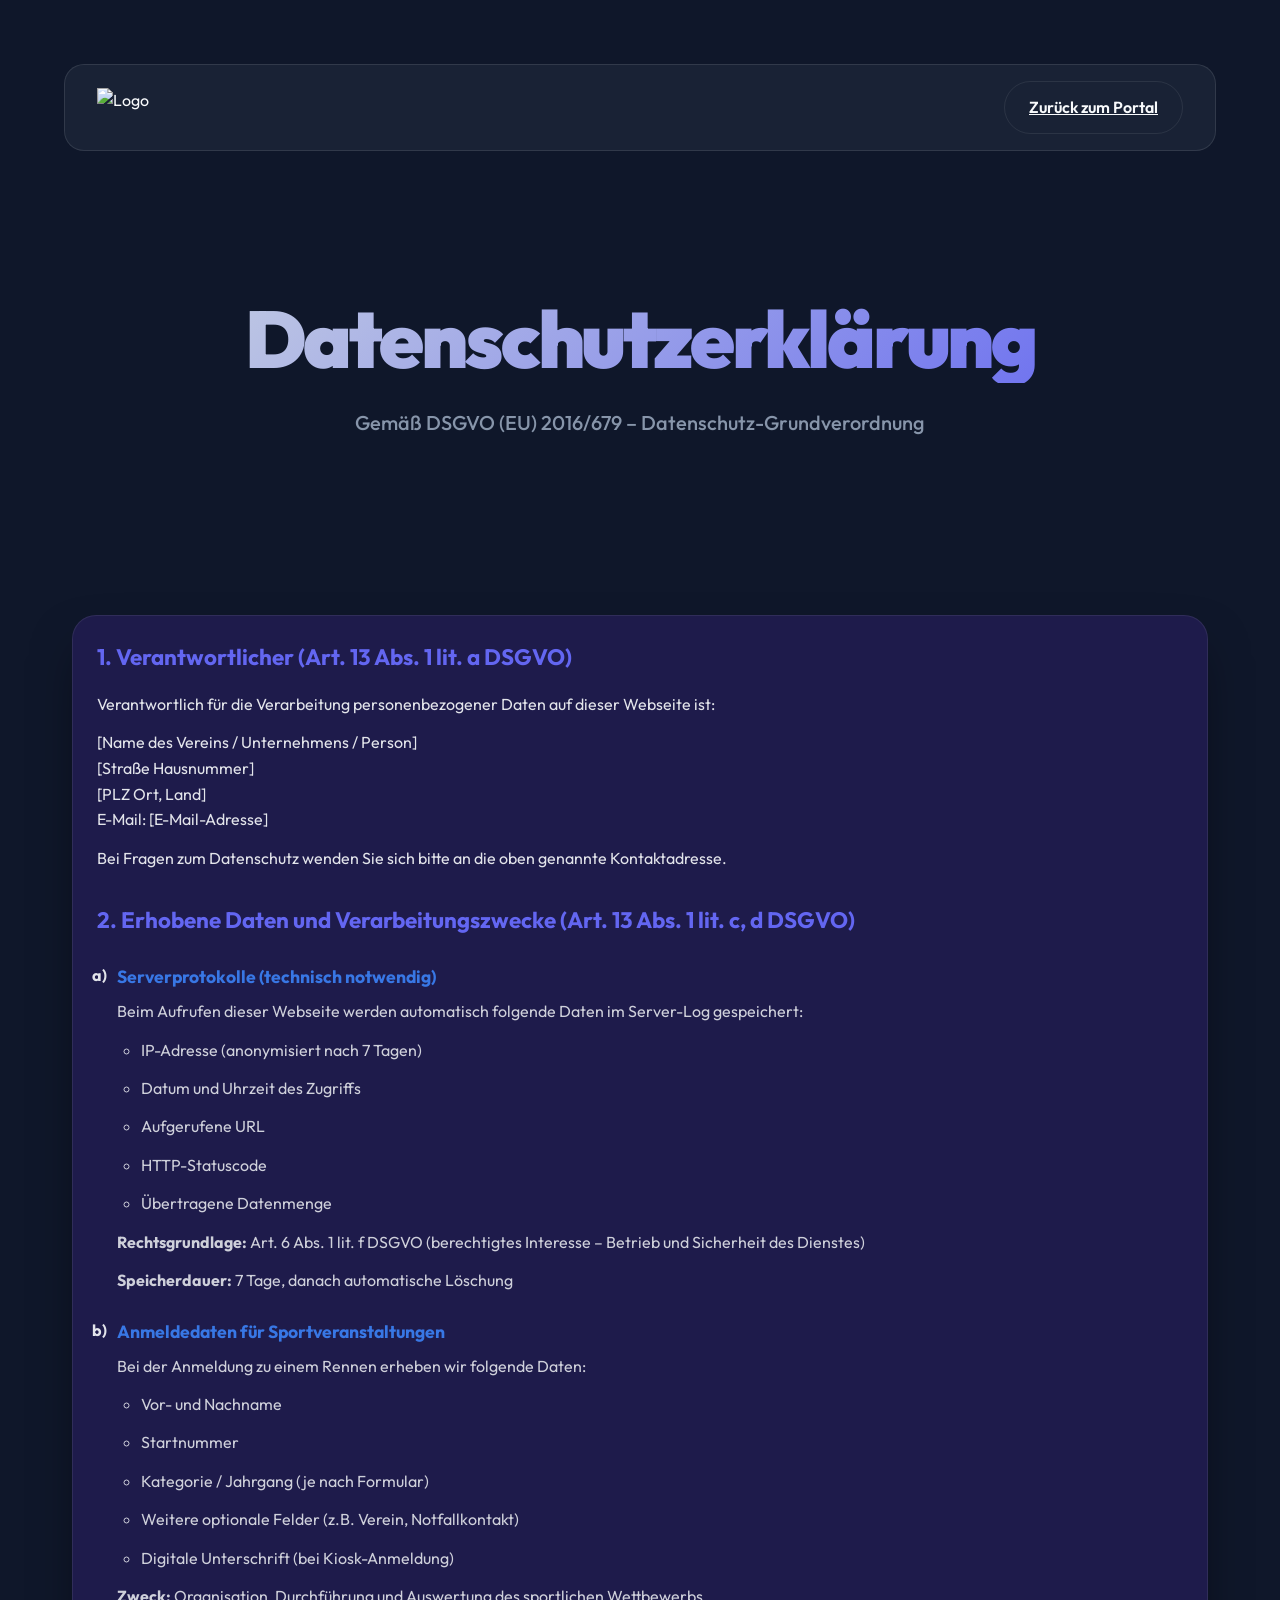
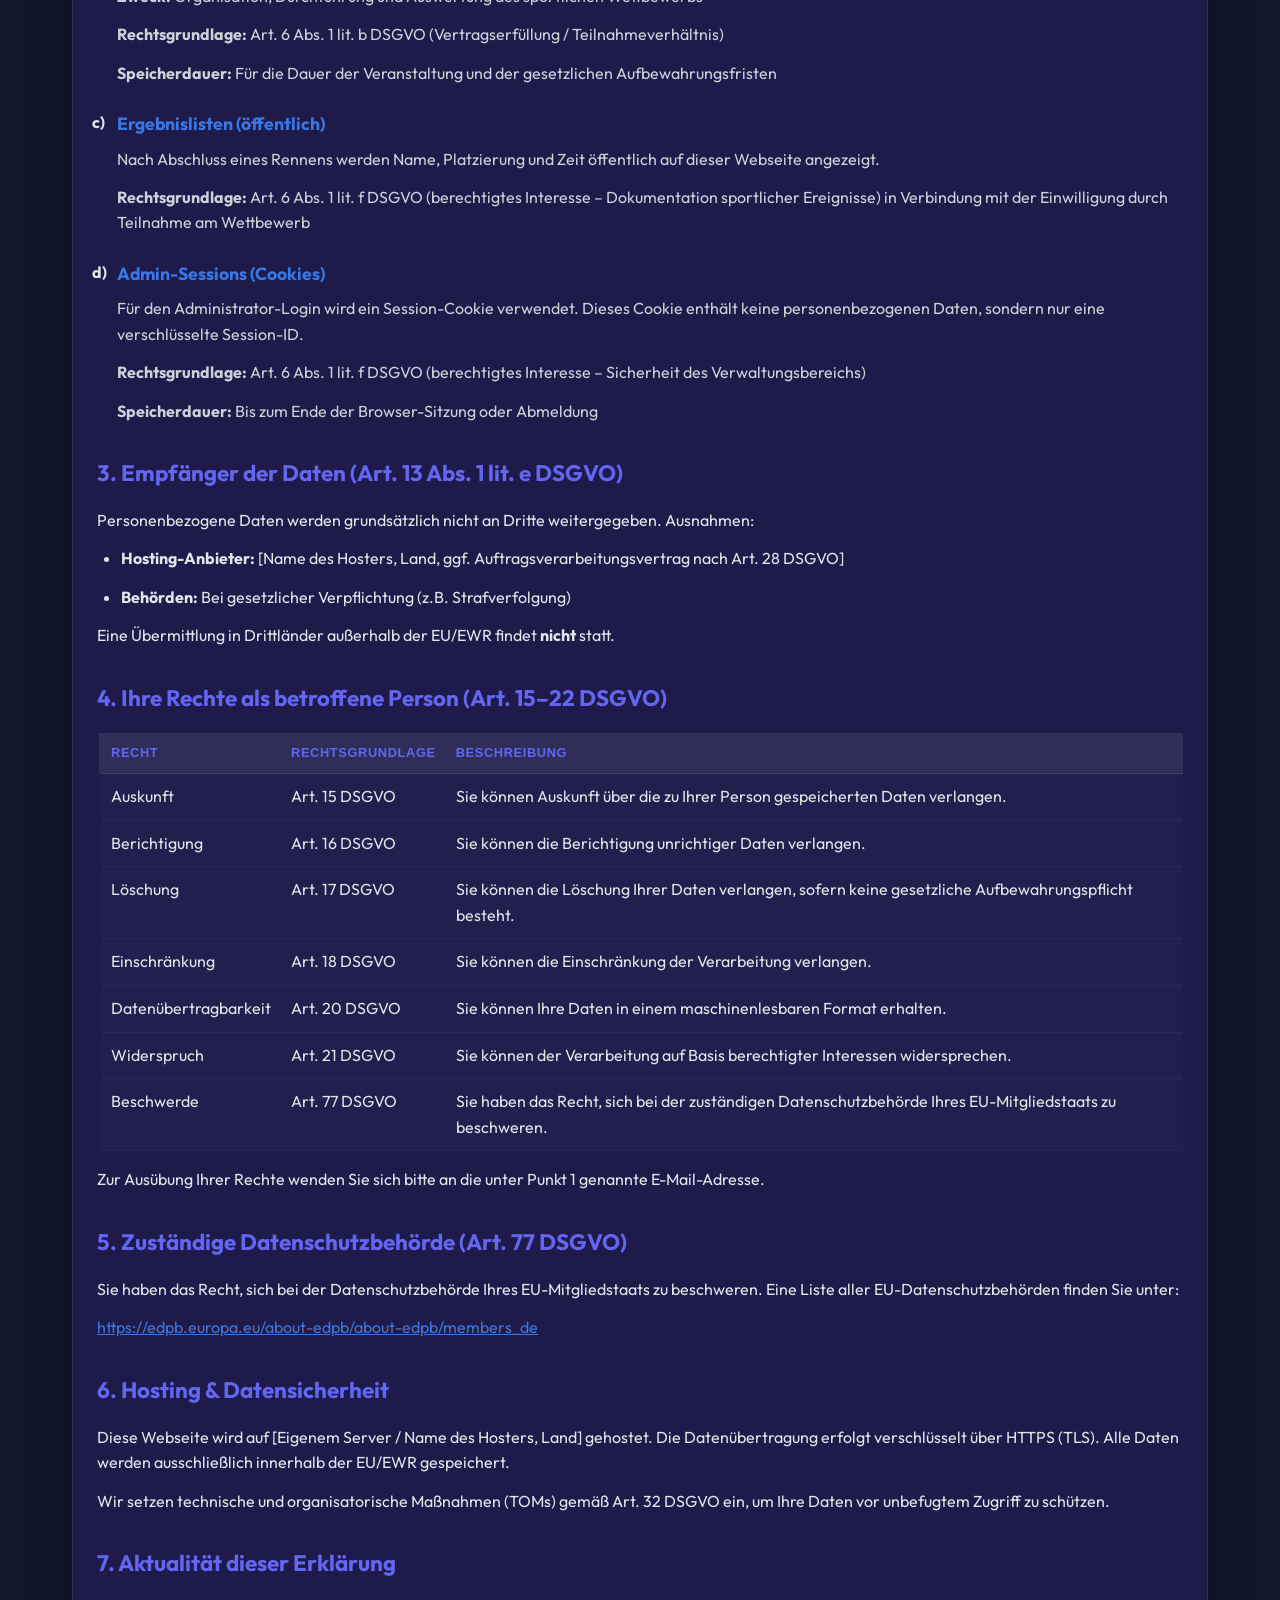
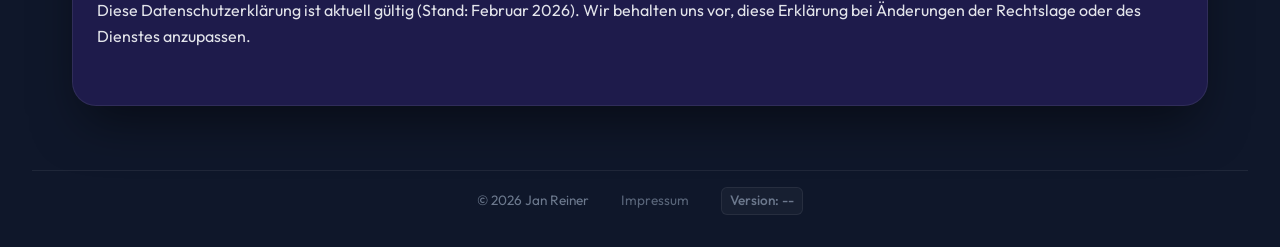
==== commit 16aa0d55: "change recht from a->eu" ====
--- a/frontend/datenschutz.html
+++ b/frontend/datenschutz.html
@@ -32,40 +32,53 @@
             opacity: 0.9;
         }
 
-        .li-a {
-            color: var(--accent-blue);
-            margin-top: 1.5rem;
-            margin-bottom: 0.5rem;
-            font-size: 1.1rem;
-            margin-left: 1.5rem;
-
-        }
-
         ul {
             margin-left: 1.5rem;
+        }
+
+        table {
+            width: 100%;
+            border-collapse: collapse;
+            margin: 1rem 0;
+        }
+
+        th {
+            background: rgba(255, 255, 255, 0.08);
+            color: var(--primary);
+            padding: 10px;
+            text-align: left;
+            border-bottom: 1px solid var(--glass-border);
+        }
+
+        td {
+            padding: 10px;
+            border-bottom: 1px solid rgba(255, 255, 255, 0.05);
+            color: var(--text-main);
+            opacity: 0.9;
+            vertical-align: top;
+        }
+
+        a {
+            color: var(--accent-blue);
         }
 
         ol.custom-alpha {
             list-style-type: none;
             counter-reset: item-counter;
-            /* Zähler initialisieren */
             padding-left: 20px;
         }
 
         ol.custom-alpha>li {
             counter-increment: item-counter;
-            /* Zähler hochzählen */
             position: relative;
             margin-bottom: 20px;
         }
 
-        /* Das "a)" vor dem Inhalt einfügen */
         ol.custom-alpha>li::before {
             content: counter(item-counter, lower-alpha) ") ";
             font-weight: bold;
             position: absolute;
             left: -25px;
-            /* Positionierung anpassen */
         }
     </style>
 </head>
@@ -79,92 +92,177 @@
             </div>
             <div class="hero-section">
                 <h1 class="hero-title">Datenschutzerklärung</h1>
-                <p class="hero-subtitle">Informationen über die Verarbeitung Ihrer Daten</p>
+                <p class="hero-subtitle">Gemäß DSGVO (EU) 2016/679 – Datenschutz-Grundverordnung</p>
             </div>
         </header>
 
         <main class="landing-content">
             <div class="card">
-                <section class="page-section">
-                    <h2>1. Verantwortlicher</h2>
-                    <p>Verantwortlich für die Datenverarbeitung auf dieser Webseite ist:</p>
+
+                <section class="page-section">
+                    <h2>1. Verantwortlicher (Art. 13 Abs. 1 lit. a DSGVO)</h2>
+                    <p>Verantwortlich für die Verarbeitung personenbezogener Daten auf dieser Webseite ist:</p>
                     <p>
-                        [Name des Vereins/Unternehmens]<br>
+                        [Name des Vereins / Unternehmens / Person]<br>
                         [Straße Hausnummer]<br>
-                        [PLZ Ort]<br>
+                        [PLZ Ort, Land]<br>
                         E-Mail: [E-Mail-Adresse]
                     </p>
-                </section>
-
-                <section class="page-section">
-                    <h2>2. Erhebung und Speicherung personenbezogener Daten</h2>
+                    <p>Bei Fragen zum Datenschutz wenden Sie sich bitte an die oben genannte Kontaktadresse.</p>
+                </section>
+
+                <section class="page-section">
+                    <h2>2. Erhobene Daten und Verarbeitungszwecke (Art. 13 Abs. 1 lit. c, d DSGVO)</h2>
                     <ol class="custom-alpha">
-                        <li class="li-a">
-                            <h3>Beim Besuch der Webseite</h3>
-                            <p>Beim Aufrufen unserer Webseite werden durch den Browser auf Ihrem Endgerät automatisch
-                                Informationen an den Server unserer Webseite gesendet (u.a. IP-Adresse, Datum, Uhrzeit).
-                                Dies ist technisch erforderlich, um die Webseite stabil anzuzeigen.</p>
-                        </li>
-                        <li class="li-a">
-                            <h3>Bei der Anmeldung zum Rennen</h3>
-                            <p>Wenn Sie sich für ein Rennen anmelden, erheben wir folgende Daten:</p>
+                        <li>
+                            <h3>Serverprotokolle (technisch notwendig)</h3>
+                            <p>Beim Aufrufen dieser Webseite werden automatisch folgende Daten im Server-Log
+                                gespeichert:</p>
+                            <ul>
+                                <li>IP-Adresse (anonymisiert nach 7 Tagen)</li>
+                                <li>Datum und Uhrzeit des Zugriffs</li>
+                                <li>Aufgerufene URL</li>
+                                <li>HTTP-Statuscode</li>
+                                <li>Übertragene Datenmenge</li>
+                            </ul>
+                            <p><strong>Rechtsgrundlage:</strong> Art. 6 Abs. 1 lit. f DSGVO (berechtigtes Interesse –
+                                Betrieb und Sicherheit des Dienstes)</p>
+                            <p><strong>Speicherdauer:</strong> 7 Tage, danach automatische Löschung</p>
+                        </li>
+                        <li>
+                            <h3>Anmeldedaten für Sportveranstaltungen</h3>
+                            <p>Bei der Anmeldung zu einem Rennen erheben wir folgende Daten:</p>
                             <ul>
                                 <li>Vor- und Nachname</li>
-                                <li>Kategorie/Jahrgang (optional je nach Formular)</li>
-                                <li>Ggf. weitere Formularfelder wie Verein, Notfallkontakte etc.</li>
+                                <li>Startnummer</li>
+                                <li>Kategorie / Jahrgang (je nach Formular)</li>
+                                <li>Weitere optionale Felder (z.B. Verein, Notfallkontakt)</li>
+                                <li>Digitale Unterschrift (bei Kiosk-Anmeldung)</li>
                             </ul>
-                            <p><strong>Zweck:</strong> Diese Daten werden ausschließlich zur Organisation, Durchführung
-                                und Auswertung des sportlichen Wettbewerbs verarbeitet.</p>
-                            <p><strong>Rechtsgrundlage:</strong> Art. 6 Abs. 1 lit. b DSGVO (Erfüllung eines
-                                Vertrages/Teilnahmeverhältnis).</p>
+                            <p><strong>Zweck:</strong> Organisation, Durchführung und Auswertung des sportlichen
+                                Wettbewerbs</p>
+                            <p><strong>Rechtsgrundlage:</strong> Art. 6 Abs. 1 lit. b DSGVO (Vertragserfüllung /
+                                Teilnahmeverhältnis)</p>
+                            <p><strong>Speicherdauer:</strong> Für die Dauer der Veranstaltung und der gesetzlichen
+                                Aufbewahrungsfristen</p>
+                        </li>
+                        <li>
+                            <h3>Ergebnislisten (öffentlich)</h3>
+                            <p>Nach Abschluss eines Rennens werden Name, Platzierung und Zeit öffentlich auf dieser
+                                Webseite angezeigt.</p>
+                            <p><strong>Rechtsgrundlage:</strong> Art. 6 Abs. 1 lit. f DSGVO (berechtigtes Interesse –
+                                Dokumentation sportlicher Ereignisse) in Verbindung mit der Einwilligung durch Teilnahme
+                                am Wettbewerb</p>
+                        </li>
+                        <li>
+                            <h3>Admin-Sessions (Cookies)</h3>
+                            <p>Für den Administrator-Login wird ein Session-Cookie verwendet. Dieses Cookie enthält
+                                keine personenbezogenen Daten, sondern nur eine verschlüsselte Session-ID.</p>
+                            <p><strong>Rechtsgrundlage:</strong> Art. 6 Abs. 1 lit. f DSGVO (berechtigtes Interesse –
+                                Sicherheit des Verwaltungsbereichs)</p>
+                            <p><strong>Speicherdauer:</strong> Bis zum Ende der Browser-Sitzung oder Abmeldung</p>
                         </li>
                     </ol>
                 </section>
 
                 <section class="page-section">
-                    <h2>3. Veröffentlichung von Ergebnislisten</h2>
-                    <p>Im Rahmen unserer berechtigten Interessen (Art. 6 Abs. 1 lit. f DSGVO) und zur Dokumentation des
-                        sportlichen Ereignisses veröffentlichen wir Ergebnislisten (Name, Platzierung, Zeit). Diese sind
-                        für jedermann einsehbar.</p>
-                </section>
-
-                <section class="page-section">
-                    <h2>4. Speicherdauer</h2>
-                    <p>Die Daten werden so lange gespeichert, wie es für die Durchführung des Rennens und die
-                        Dokumentation der Ergebnisse erforderlich ist, bzw. so lange gesetzliche Aufbewahrungsfristen
-                        bestehen.</p>
-                </section>
-
-                <section class="page-section">
-                    <h2>5. Ihre Rechte</h2>
-                    <p>Sie haben das Recht auf:</p>
+                    <h2>3. Empfänger der Daten (Art. 13 Abs. 1 lit. e DSGVO)</h2>
+                    <p>Personenbezogene Daten werden grundsätzlich nicht an Dritte weitergegeben. Ausnahmen:</p>
                     <ul>
-                        <li>Auskunft über Ihre bei uns gespeicherten Daten (Art. 15 DSGVO)</li>
-                        <li>Berichtigung unrichtiger Daten (Art. 16 DSGVO)</li>
-                        <li>Löschung Ihrer Daten (Art. 17 DSGVO)</li>
-                        <li>Einschränkung der Verarbeitung (Art. 18 DSGVO)</li>
-                        <li>Datenübertragbarkeit (Art. 20 DSGVO)</li>
-                        <li>Widerspruch gegen die Verarbeitung (Art. 21 DSGVO)</li>
+                        <li><strong>Hosting-Anbieter:</strong> [Name des Hosters, Land, ggf.
+                            Auftragsverarbeitungsvertrag nach Art. 28 DSGVO]</li>
+                        <li><strong>Behörden:</strong> Bei gesetzlicher Verpflichtung (z.B. Strafverfolgung)</li>
                     </ul>
-                    <p>Zur Ausübung dieser Rechte wenden Sie sich bitte an die oben genannte E-Mail-Adresse.</p>
-                </section>
-
-                <section class="page-section">
-                    <h2>6. Hosting</h2>
-                    <p>Diese Webseite wird auf [Eigenem Server / Name des Hosters einfügen] gehostet. Die
-                        Datenübertragung ist per SSL/TLS verschlüsselt.</p>
-                </section>
+                    <p>Eine Übermittlung in Drittländer außerhalb der EU/EWR findet <strong>nicht</strong> statt.</p>
+                </section>
+
+                <section class="page-section">
+                    <h2>4. Ihre Rechte als betroffene Person (Art. 15–22 DSGVO)</h2>
+                    <table>
+                        <thead>
+                            <tr>
+                                <th>Recht</th>
+                                <th>Rechtsgrundlage</th>
+                                <th>Beschreibung</th>
+                            </tr>
+                        </thead>
+                        <tbody>
+                            <tr>
+                                <td>Auskunft</td>
+                                <td>Art. 15 DSGVO</td>
+                                <td>Sie können Auskunft über die zu Ihrer Person gespeicherten Daten verlangen.</td>
+                            </tr>
+                            <tr>
+                                <td>Berichtigung</td>
+                                <td>Art. 16 DSGVO</td>
+                                <td>Sie können die Berichtigung unrichtiger Daten verlangen.</td>
+                            </tr>
+                            <tr>
+                                <td>Löschung</td>
+                                <td>Art. 17 DSGVO</td>
+                                <td>Sie können die Löschung Ihrer Daten verlangen, sofern keine gesetzliche
+                                    Aufbewahrungspflicht besteht.</td>
+                            </tr>
+                            <tr>
+                                <td>Einschränkung</td>
+                                <td>Art. 18 DSGVO</td>
+                                <td>Sie können die Einschränkung der Verarbeitung verlangen.</td>
+                            </tr>
+                            <tr>
+                                <td>Datenübertragbarkeit</td>
+                                <td>Art. 20 DSGVO</td>
+                                <td>Sie können Ihre Daten in einem maschinenlesbaren Format erhalten.</td>
+                            </tr>
+                            <tr>
+                                <td>Widerspruch</td>
+                                <td>Art. 21 DSGVO</td>
+                                <td>Sie können der Verarbeitung auf Basis berechtigter Interessen widersprechen.</td>
+                            </tr>
+                            <tr>
+                                <td>Beschwerde</td>
+                                <td>Art. 77 DSGVO</td>
+                                <td>Sie haben das Recht, sich bei der zuständigen Datenschutzbehörde Ihres
+                                    EU-Mitgliedstaats zu beschweren.</td>
+                            </tr>
+                        </tbody>
+                    </table>
+                    <p>Zur Ausübung Ihrer Rechte wenden Sie sich bitte an die unter Punkt 1 genannte E-Mail-Adresse.</p>
+                </section>
+
+                <section class="page-section">
+                    <h2>5. Zuständige Datenschutzbehörde (Art. 77 DSGVO)</h2>
+                    <p>Sie haben das Recht, sich bei der Datenschutzbehörde Ihres EU-Mitgliedstaats zu beschweren. Eine
+                        Liste aller EU-Datenschutzbehörden finden Sie unter:</p>
+                    <p><a href="https://edpb.europa.eu/about-edpb/about-edpb/members_de" target="_blank"
+                            rel="noopener">https://edpb.europa.eu/about-edpb/about-edpb/members_de</a></p>
+                </section>
+
+                <section class="page-section">
+                    <h2>6. Hosting & Datensicherheit</h2>
+                    <p>Diese Webseite wird auf [Eigenem Server / Name des Hosters, Land] gehostet. Die Datenübertragung
+                        erfolgt verschlüsselt über HTTPS (TLS). Alle Daten werden ausschließlich innerhalb der EU/EWR
+                        gespeichert.</p>
+                    <p>Wir setzen technische und organisatorische Maßnahmen (TOMs) gemäß Art. 32 DSGVO ein, um Ihre
+                        Daten vor unbefugtem Zugriff zu schützen.</p>
+                </section>
+
+                <section class="page-section">
+                    <h2>7. Aktualität dieser Erklärung</h2>
+                    <p>Diese Datenschutzerklärung ist aktuell gültig (Stand: Februar 2026). Wir behalten uns vor, diese
+                        Erklärung bei Änderungen der Rechtslage oder des Dienstes anzupassen.</p>
+                </section>
+
             </div>
         </main>
+
+        <footer class="app-footer">
+            <div class="footer-content">
+                <span id="appCopyright">© 2026 Jan Reiner</span>
+                <a href="impressum.html" style="color: inherit; text-decoration: none; opacity: 0.8;">Impressum</a>
+                <span id="appVersion">Version: --</span>
+            </div>
+        </footer>
     </div>
-    <footer class="app-footer">
-        <div class="footer-content">
-            <span id="appCopyright">© 2026 Jan Reiner</span>
-            <a href="impressum.html" style="color: inherit; text-decoration: none; opacity: 0.8;">Impressum</a>
-            <span id="appVersion">Version: --</span>
-        </div>
-    </footer>
-
     <script src="footer-info.js"></script>
 </body>
 
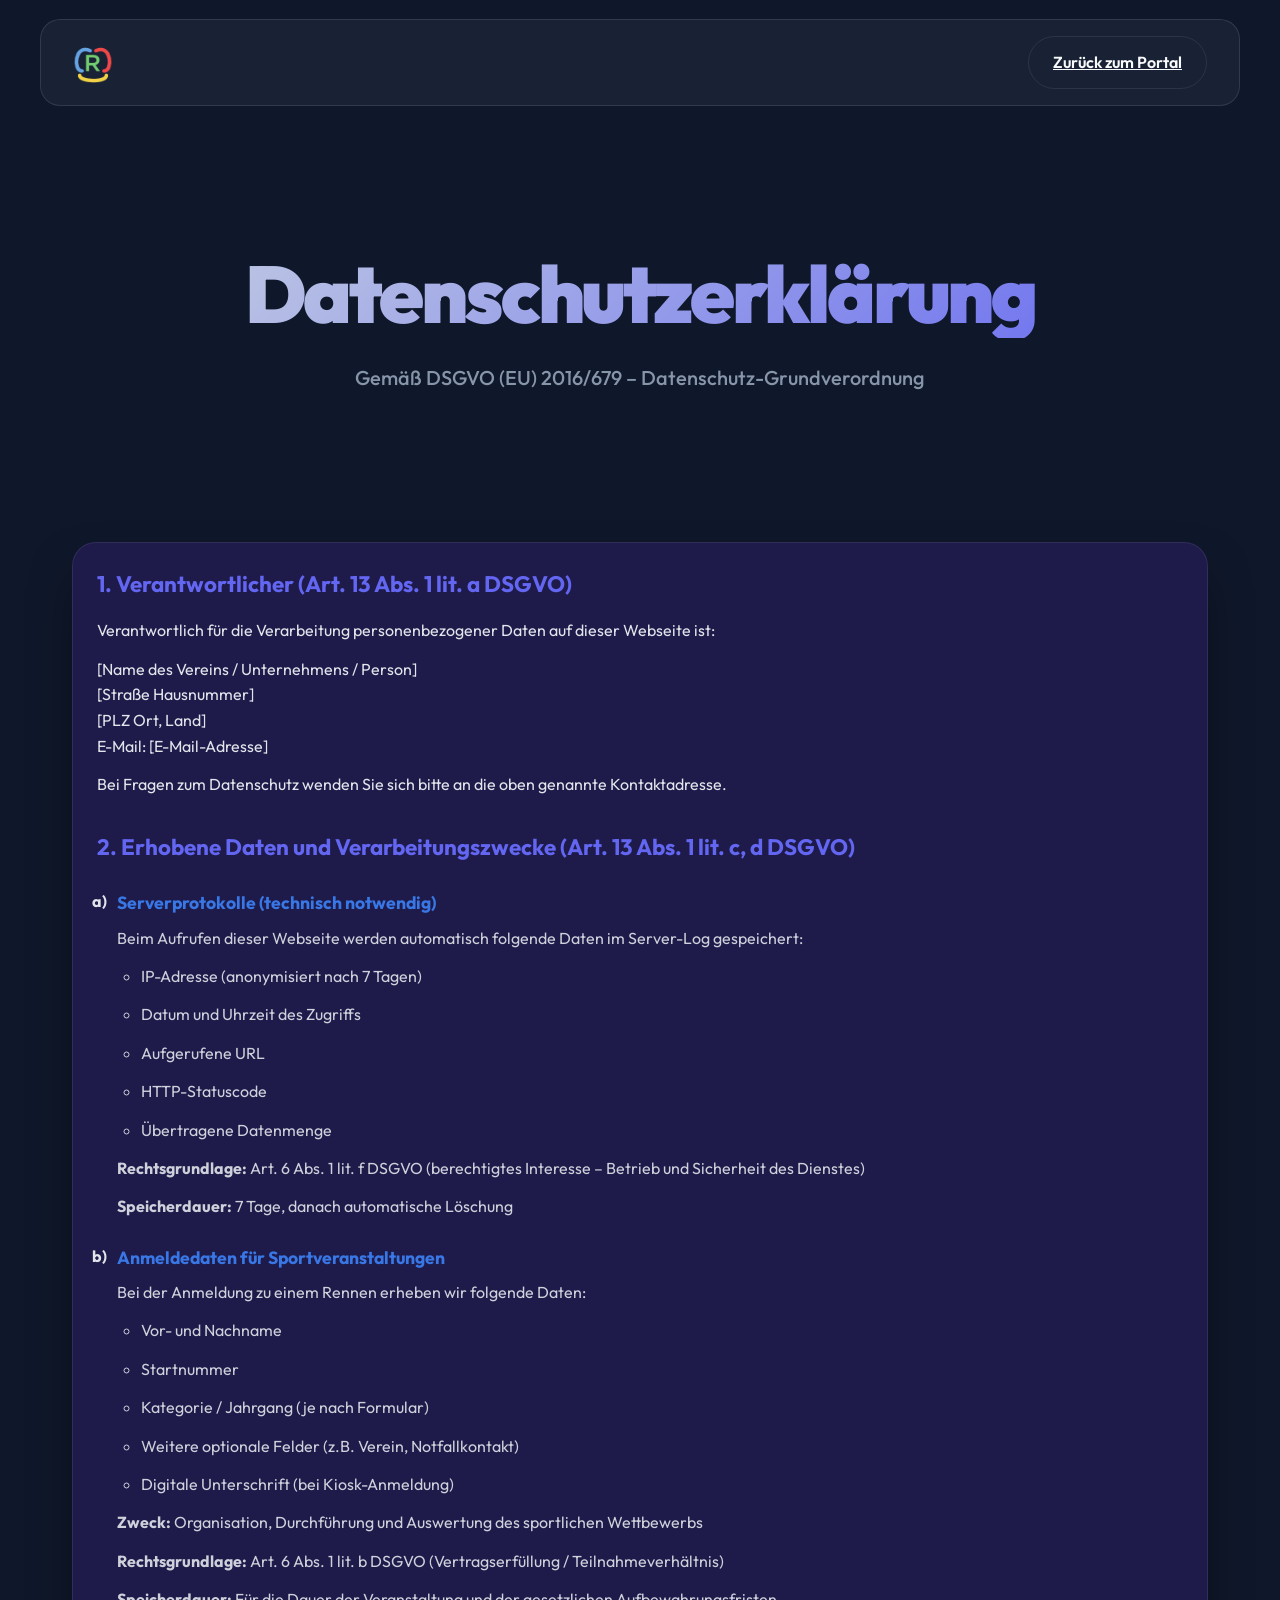
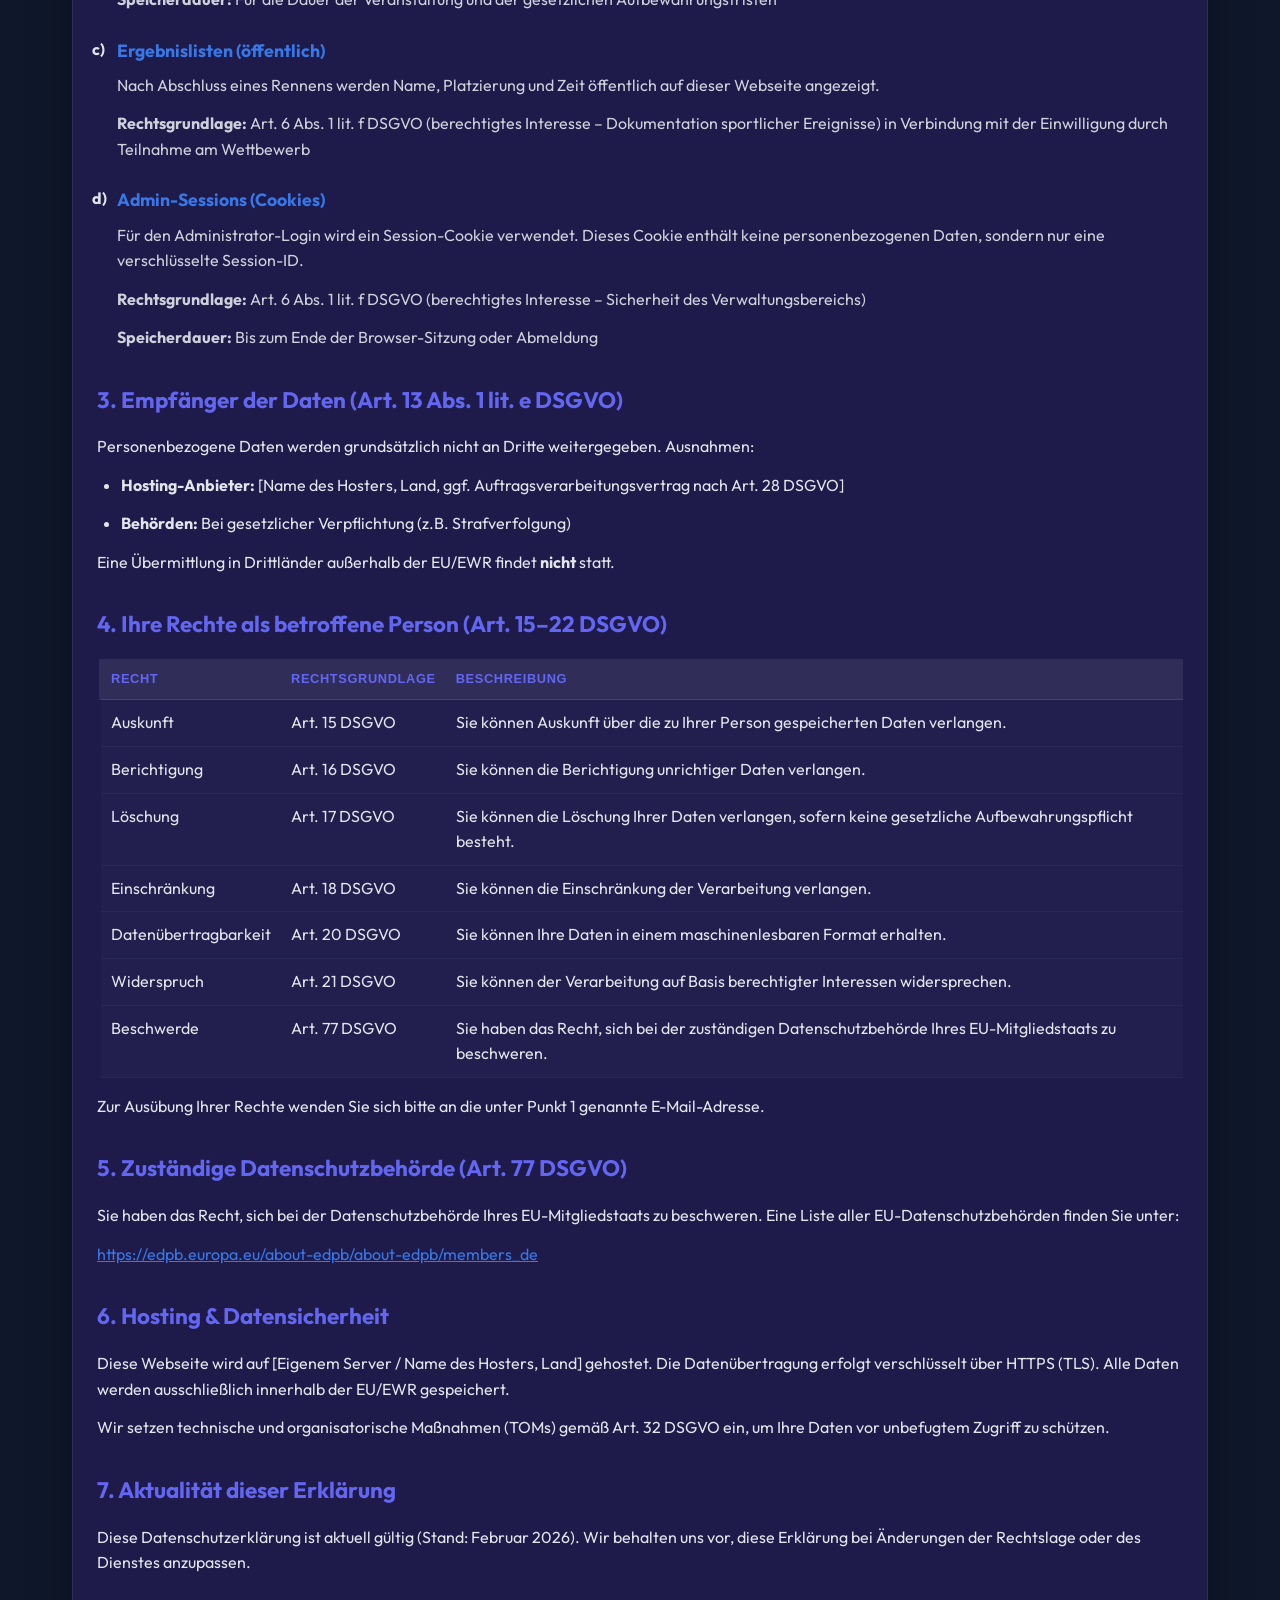
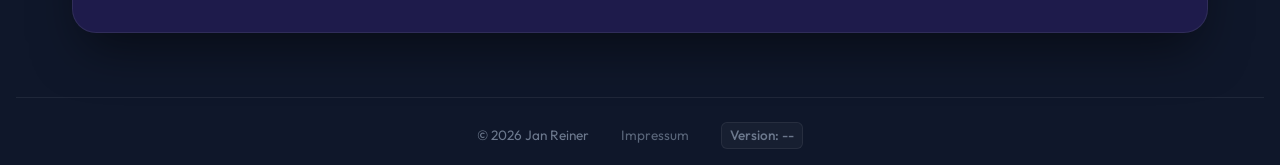
==== commit a2540d09: "Update logo references and add new icon files for improved branding Co-authored-by: Copilot <copilot" ====
--- a/frontend/datenschutz.html
+++ b/frontend/datenschutz.html
@@ -87,7 +87,7 @@
     <div class="landing-container">
         <header class="landing-header">
             <div class="glass-nav">
-                <img src="logo.png" alt="Logo" class="logo-small">
+                <img src="icons/icon-48.png" alt="Logo" class="logo-small">
                 <a href="index.html" class="btn btn-outline small">Zurück zum Portal</a>
             </div>
             <div class="hero-section">
--- a/frontend/style.css
+++ b/frontend/style.css
@@ -31,7 +31,7 @@
     color: var(--text-main);
     font-family: 'Outfit', sans-serif;
     line-height: 1.6;
-    padding: 2rem;
+    padding: 1rem;
     min-height: 100vh;
 }
 
@@ -73,6 +73,40 @@
     }
 }
 
+/* No Permission Overlay */
+.no-permission-overlay {
+    position: fixed;
+    top: 0;
+    left: 0;
+    width: 100vw;
+    height: 100vh;
+    background: rgba(15, 23, 42, 0.85);
+    /* Deep slate with high opacity */
+    backdrop-filter: blur(15px);
+    z-index: 10000;
+    display: flex;
+    align-items: center;
+    justify-content: center;
+    padding: 2rem;
+    animation: fadeIn 0.4s ease-out;
+}
+
+.overlay-content {
+    text-align: center;
+    max-width: 500px;
+    padding: 3rem;
+}
+
+@keyframes fadeIn {
+    from {
+        opacity: 0;
+    }
+
+    to {
+        opacity: 1;
+    }
+}
+
 /* Typography */
 header {
     margin-bottom: 3rem;
@@ -476,10 +510,206 @@
     font-family: inherit;
 }
 
+.btn-icon svg {
+    width: 18px;
+    height: 18px;
+    display: block;
+}
+
+iconify-icon {
+    color: currentColor;
+    vertical-align: middle;
+    display: inline-block;
+}
+
+.btn-icon iconify-icon,
+.import-btn iconify-icon,
+.edit-row-actions .btn-icon iconify-icon {
+    width: 18px;
+    height: 18px;
+    display: block;
+}
+
+.edit-row-actions {
+    display: flex;
+    gap: 4px;
+    justify-content: flex-end;
+}
+
+.edit-row-actions .btn-icon {
+    width: 32px;
+    height: 32px;
+    padding: 0;
+    border-radius: 8px;
+    background: rgba(255, 255, 255, 0.05);
+}
+
 .btn-icon:hover,
-.import-btn:hover {
+.import-btn:hover,
+.edit-row-actions .btn-icon:hover {
+    background: rgba(255, 255, 255, 0.1);
+    border-color: rgba(255, 255, 255, 0.4);
+    transform: translateY(-1px);
+}
+
+/* Custom Checkboxes */
+.append-row-check,
+.edit-table-check,
+#appendSelectAll,
+#editSelectAll {
+    -webkit-appearance: none;
+    -moz-appearance: none;
+    appearance: none;
+    width: 20px;
+    height: 20px;
+    border: 2px solid rgba(255, 255, 255, 0.25);
+    border-radius: 6px;
     background: rgba(255, 255, 255, 0.05);
-    border-color: rgba(255, 255, 255, 0.4);
+    cursor: pointer;
+    position: relative;
+    transition: all 0.2s ease;
+    vertical-align: middle;
+    flex-shrink: 0;
+}
+
+.append-row-check:hover,
+.edit-table-check:hover,
+#appendSelectAll:hover,
+#editSelectAll:hover {
+    border-color: var(--primary);
+    background: rgba(99, 102, 241, 0.1);
+    transform: scale(1.1);
+}
+
+.append-row-check:checked,
+.edit-table-check:checked,
+#appendSelectAll:checked,
+#editSelectAll:checked {
+    background: var(--primary);
+    border-color: var(--primary);
+    box-shadow: 0 0 10px rgba(99, 102, 241, 0.4);
+}
+
+.append-row-check:checked::after,
+.edit-table-check:checked::after,
+#appendSelectAll:checked::after,
+#editSelectAll:checked::after {
+    content: '';
+    position: absolute;
+    top: 2px;
+    left: 6px;
+    width: 5px;
+    height: 10px;
+    border: solid white;
+    border-width: 0 2.5px 2.5px 0;
+    transform: rotate(45deg);
+}
+
+#appendSelectAll:indeterminate,
+#editSelectAll:indeterminate {
+    background: rgba(99, 102, 241, 0.5);
+    border-color: var(--primary);
+}
+
+#appendSelectAll:indeterminate::after,
+#editSelectAll:indeterminate::after {
+    content: '';
+    position: absolute;
+    top: 7px;
+    left: 3px;
+    width: 10px;
+    height: 2.5px;
+    background: white;
+    border-radius: 1px;
+}
+
+/* Selected row style */
+#appendReviewList tr,
+#raceBody tr {
+    transition: background 0.15s ease;
+}
+
+#appendReviewList tr td:first-child {
+    text-align: center;
+    padding: 0.5rem;
+}
+
+/* Bulk action styles */
+.danger-text {
+    color: var(--accent-red, #ef4444) !important;
+    border-color: var(--accent-red, #ef4444) !important;
+}
+
+.danger-text:hover {
+    background: rgba(239, 68, 68, 0.1) !important;
+}
+
+.btn.tiny {
+    padding: 0.4rem 0.8rem;
+    font-size: 0.8rem;
+    height: auto;
+}
+
+/* Permission Grid for User Modal */
+.permission-grid {
+    display: grid;
+    grid-template-columns: repeat(auto-fill, minmax(300px, 1fr));
+    gap: 1rem;
+}
+
+.permission-item {
+    background: rgba(255, 255, 255, 0.03);
+    border: 1px solid rgba(255, 255, 255, 0.05);
+    border-radius: 10px;
+    padding: 1rem;
+    transition: all 0.2s ease;
+}
+
+.permission-item:hover {
+    background: rgba(255, 255, 255, 0.06);
+    border-color: rgba(99, 102, 241, 0.2);
+}
+
+.permission-item .check-container {
+    display: flex;
+    align-items: flex-start;
+    gap: 1rem;
+    padding-left: 30px;
+    /* Space for absolute checkmark */
+    cursor: pointer;
+}
+
+.permission-item .check-container .checkmark {
+    top: 5px;
+    /* Align with first line */
+}
+
+.perm-info {
+    display: flex;
+    flex-direction: column;
+    gap: 0.25rem;
+}
+
+.perm-info strong {
+    font-size: 0.95rem;
+    color: #fff;
+}
+
+.perm-info span {
+    font-size: 0.8rem;
+    opacity: 0.6;
+    line-height: 1.4;
+}
+
+.admin-primary {
+    background: rgba(99, 102, 241, 0.05);
+    border-color: rgba(99, 102, 241, 0.2);
+}
+
+@media (max-width: 600px) {
+    .permission-grid {
+        grid-template-columns: 1fr;
+    }
 }
 
 .import-btn {
@@ -587,6 +817,7 @@
 tr {
     cursor: pointer;
     border-left: 4px solid transparent;
+
 }
 
 tr:has(.status-running) {
@@ -735,13 +966,30 @@
 }
 
 .modal-content {
-    max-width: 550px;
-    width: 90%;
-    padding: 2rem;
+    background: #1e293b;
+    background: linear-gradient(135deg, #1e293b 0%, #0f172a 100%);
+    padding: 2.5rem;
+    border-radius: 28px;
+    width: 600px;
+    max-width: 95vw;
     max-height: 90vh;
     overflow-y: auto;
     position: relative;
-    border-radius: 28px;
+    border: 1px solid rgba(255, 255, 255, 0.1);
+    box-shadow: 0 25px 50px -12px rgba(0, 0, 0, 0.7);
+    animation: modalSlide 0.3s cubic-bezier(0.16, 1, 0.3, 1);
+}
+
+@keyframes modalSlide {
+    from {
+        opacity: 0;
+        transform: translateY(20px) scale(0.98);
+    }
+
+    to {
+        opacity: 1;
+        transform: translateY(0) scale(1);
+    }
 }
 
 
@@ -778,16 +1026,17 @@
     margin-bottom: 0;
 }
 
+/* Consolidated Checkmark Styling */
 .checkmark {
     position: absolute;
     top: 50%;
     left: 0;
     transform: translateY(-50%);
-    height: 22px;
-    width: 22px;
-    border-radius: 7px;
+    height: 20px;
+    width: 20px;
     background-color: rgba(255, 255, 255, 0.05);
     border: 1px solid rgba(255, 255, 255, 0.1);
+    border-radius: 6px;
     transition: all 0.2s;
 }
 
@@ -817,18 +1066,6 @@
     cursor: pointer;
     height: 0;
     width: 0;
-}
-
-.checkmark {
-    position: absolute;
-    top: 0;
-    left: 0;
-    height: 18px;
-    width: 18px;
-    background-color: rgba(255, 255, 255, 0.05);
-    border: 1px solid rgba(255, 255, 255, 0.1);
-    border-radius: 4px;
-    transition: all 0.2s;
 }
 
 .check-container:hover input~.checkmark {
@@ -855,6 +1092,22 @@
 
 .check-container input:checked~.checkmark:after {
     display: block;
+}
+
+/* Radio Specific Dot instead of Checkmark */
+.check-container input[type="radio"]~.checkmark {
+    border-radius: 50%;
+}
+
+.check-container input[type="radio"]:checked~.checkmark:after {
+    left: 50%;
+    top: 50%;
+    width: 8px;
+    height: 8px;
+    border-radius: 50%;
+    background: white;
+    border: none;
+    transform: translate(-50%, -50%);
 }
 
 .setting-item {
@@ -941,492 +1194,12 @@
     box-shadow: inset 1px 1px 0 rgba(69, 168, 243, 0.2), inset 0 0 10px rgba(255, 255, 255, 0.6);
 }
 
-/* Mobile styles */
-@media (max-width: 768px) {
-    body {
-        padding: 1rem;
-        padding-top: env(safe-area-inset-top);
-        padding-bottom: env(safe-area-inset-bottom);
-    }
-
-    h1 {
-        font-size: 1.75rem;
-        margin-top: 0.5rem;
-    }
-
-    /* Force show desktop-only elements, but style them for mobile grid */
-    .desktop-only {
-        display: block !important;
-    }
-
-    /* Mobile Header & Control Bar - Stacked & Scrollable */
-    .control-bar {
-        flex-direction: column;
-        gap: 0.75rem;
-        padding: 1rem;
-        border-radius: 16px;
-        margin-bottom: 1.5rem;
-    }
-
-    .control-group-left,
-    .control-group-right {
-        display: flex !important;
-        flex-direction: column !important;
-        width: 100%;
-        gap: 0.75rem;
-        align-items: stretch !important;
-    }
-
-    .session-select,
-    #tagFilter {
-        width: 100%;
-        height: 48px;
-        /* Touch friendly */
-        font-size: 1rem;
-    }
-
-    .action-buttons {
-        display: grid !important;
-        grid-template-columns: 1fr 1fr;
-        gap: 0.75rem;
-        width: 100%;
-    }
-
-    .action-buttons .btn-icon {
-        width: 100% !important;
-        height: 48px;
-        justify-content: center;
-    }
-
-    .divider {
-        display: none;
-    }
-
-    /* Import & Settings Row */
-    .control-group-right {
-        flex-direction: row !important;
-        /* Keep buttons side-by-side */
-        justify-content: space-between;
-        margin-top: 0.5rem;
-        border-top: 1px solid rgba(255, 255, 255, 0.1);
-        padding-top: 1rem;
-    }
-
-    .import-section {
-        flex-grow: 1;
-        margin-right: 0.75rem;
-    }
-
-    .import-btn {
-        width: 100%;
-        height: 48px;
-        justify-content: center;
-    }
-
-    #settingsBtn {
-        height: 48px;
-        width: 48px !important;
-        flex-shrink: 0;
-    }
-
-    /* Active Person Card - Sticky & Prominent */
-    .active-person-card {
-        top: 0.5rem;
-        margin: 0 -0.5rem 1.5rem -0.5rem;
-        /* Full width feel */
-        border-radius: 16px;
-        padding: 1rem;
-        box-shadow: 0 10px 25px -5px rgba(0, 0, 0, 0.6);
-    }
-
-    .timer-display {
-        font-size: 3.5rem;
-        line-height: 1;
-        margin: 0.5rem 0;
-    }
-
-    .person-name {
-        font-size: 1.25rem;
-    }
-
-    .btn-start {
-        height: 60px;
-        font-size: 1.1rem;
-        letter-spacing: 0.5px;
-        font-weight: 800;
-    }
-
-    /* Card-Based List Layout for Mobile */
-    #raceTable thead {
-        display: none;
-    }
-
-    #raceTable,
-    #raceTable tbody,
-    #raceTable tr,
-    #raceTable td {
-        display: block;
-        width: 100%;
-    }
-
-    #raceTable tr {
-        margin-bottom: 1rem;
-        background: rgba(255, 255, 255, 0.03);
-        border: 1px solid var(--card-border);
-        border-radius: 16px;
-        position: relative;
-        /* For absolute positioning of some elements if needed */
-        display: grid;
-        /* Custom Grid Layout for Mobile Card */
-        /* Columns: [Left: Status/Action] [Middle: Info] [Right: Times/Rank] */
-        grid-template-columns: 1fr 1fr;
-        grid-template-areas:
-            "number name"
-            "status rank"
-            "times times"
-            "actions actions";
-        gap: 0.5rem;
-        padding: 1rem;
-    }
-
-    #raceTable td {
-        padding: 0;
-        background: transparent !important;
-        border: none !important;
-    }
-
-    /* Map Data to Grid Areas */
-    #raceTable td[data-label="Startnr."] {
-        grid-area: number;
-        font-size: 1.1rem;
-        font-weight: 900;
-        color: var(--primary);
-    }
-
-    #raceTable td[data-label="Name"] {
-        grid-area: name;
-        font-size: 1.1rem;
-        font-weight: 600;
-        text-align: right;
-        display: flex;
-        flex-direction: column;
-        align-items: flex-end;
-    }
-
-    /* Move tags to be under name in flex flow if needed, or inline */
-    .tag-badges {
-        justify-content: flex-end;
-    }
-
-    #raceTable td[data-label="Status"] {
-        grid-area: status;
-        padding-top: 0.25rem;
-    }
-
-    #raceTable td[data-label="Platz"] {
-        grid-area: rank;
-        text-align: right;
-        font-size: 1.25rem;
-        font-weight: 800;
-        color: var(--text-main);
-    }
-
-    /* Combine Times into one block area */
-    #raceTable td[data-label="Startzeit"],
-    #raceTable td[data-label="Endzeit"],
-    #raceTable td[data-label="Dauer"],
-    #raceTable td[data-label="Rückstand"] {
-        /* We can't merge cells in CSS grid easily without extra markup, 
-           so we let them flow or assign specific spots. 
-           Let's create a 'Times' row feel. */
-        font-size: 0.85rem;
-        color: var(--text-muted);
-        display: flex;
-        justify-content: space-between;
-        align-items: center;
-        border-top: 1px solid rgba(255, 255, 255, 0.05) !important;
-        padding-top: 0.5rem !important;
-        margin-top: 0.25rem;
-    }
-
-    #raceTable td[data-label="Startzeit"] {
-        grid-area: times;
-        grid-row: 3;
-        margin-bottom: 2.5rem;
-    }
-
-    /* Hack: Stack them visually by changing grid rows dynamically or just dump them in one column? 
-       Actually, let's simplify. 
-       Let's put Times in a 2-column sub-grid details view.
-    */
-
-    /* Re-think Grid for Times */
-    #raceTable td[data-label="Startzeit"] {
-        grid-column: 1;
-        grid-row: 3;
-        border-top: 1px solid rgba(255, 255, 255, 0.05) !important;
-        padding-top: 0.5rem !important;
-    }
-
-    #raceTable td[data-label="Endzeit"] {
-        grid-column: 1;
-        grid-row: 4;
-    }
-
-    #raceTable td[data-label="Dauer"] {
-        grid-column: 2;
-        grid-row: 3;
-        text-align: right;
-        justify-content: flex-end;
-        font-size: 1rem;
-        font-weight: 700;
-        color: var(--text-main);
-        border-top: 1px solid rgba(255, 255, 255, 0.05) !important;
-        padding-top: 0.5rem !important;
-    }
-
-    #raceTable td[data-label="Rückstand"] {
-        grid-column: 2;
-        grid-row: 4;
-        text-align: right;
-        justify-content: flex-end;
-    }
-
-    /* Actions Row */
-    #raceTable td[data-label="Aktionen"] {
-        grid-column: 1 / -1;
-        grid-row: 5;
-        border-top: 1px solid rgba(255, 255, 255, 0.1) !important;
-        padding-top: 0.75rem !important;
-        margin-top: 0.5rem;
-        display: flex;
-        justify-content: flex-end;
-        gap: 1rem;
-    }
-
-    /* Labels for data fields to make them understandable */
-    #raceTable td[data-label="Startzeit"]::before {
-        content: "Start:";
-        margin-right: 0.5rem;
-        opacity: 0.6;
-    }
-
-    #raceTable td[data-label="Endzeit"]::before {
-        content: "Ende:";
-        margin-right: 0.5rem;
-        opacity: 0.6;
-    }
-
-    #raceTable td[data-label="Dauer"]::before {
-        content: "Dauer:";
-        margin-right: 0.5rem;
-        opacity: 0.6;
-        font-weight: 400;
-        font-size: 0.8rem;
-    }
-
-    /* Hide unneeded labels */
-    #raceTable td[data-label="Startnr."]::before,
-    #raceTable td[data-label="Name"]::before,
-    #raceTable td[data-label="Platz"]::before,
-    #raceTable td[data-label="Status"]::before,
-    #raceTable td[data-label="Rückstand"]::before,
-    #raceTable td[data-label="Aktionen"]::before {
-        display: none;
-    }
-
-    /* Safe Area for bottom scrolling */
-    .table-container {
-        padding-bottom: 3rem;
-    }
-}
-
-@keyframes fadeInDown {
-    from {
-        opacity: 0;
-        transform: translateY(-20px);
-    }
-
-    to {
-        opacity: 1;
-        transform: translateY(0);
-    }
-}
-
-@keyframes pulse {
-    0% {
-        opacity: 1;
-    }
-
-    50% {
-        opacity: 0.7;
-    }
-
-    100% {
-        opacity: 1;
-    }
-}
-
-/* --- NEW EXPORT & PRINT LOGIC --- */
-
-/* PRINT VIEW RESET (Non-Print Mode) */
-.print-only {
-    display: none !important;
-}
-
-@media print {
-
-    /* Set page to landscape */
-    @page {
-        size: landscape;
-        margin: 0;
-    }
-
-    *,
-    *::before,
-    *::after {
-        box-sizing: border-box !important;
-    }
-
-    body {
-        background: white !important;
-        color: black !important;
-        margin: 0 !important;
-        padding: 0 !important;
-        -webkit-print-color-adjust: exact;
-        print-color-adjust: exact;
-    }
-
-    .print-only {
-        display: block !important;
-        width: 100% !important;
-        visibility: visible !important;
-        padding: 1.5cm !important;
-    }
-
-    /* Hide UI Elements */
-    .container,
-    .modal,
-    .card,
-    #activeSection,
-    .control-bar,
-    header,
-    svg,
-    .no-print {
-        display: none !important;
-    }
-
-    /* Professional Print Header */
-    .print-header {
-        display: flex !important;
-        justify-content: flex-start !important;
-        align-items: center !important;
-        border-bottom: 3px solid #000 !important;
-        padding-bottom: 15px !important;
-        margin-bottom: 25px !important;
-    }
-
-    #printLogo {
-        max-height: 150px !important;
-        max-width: 150px !important;
-        object-fit: contain !important;
-        margin-right: 20px !important;
-    }
-
-    .print-titles {
-        text-align: left !important;
-    }
-
-    .print-titles h1 {
-        margin: 0 !important;
-        font-size: 28pt !important;
-        color: #000 !important;
-        text-transform: uppercase !important;
-        letter-spacing: 1px !important;
-        background: none !important;
-        -webkit-text-fill-color: initial !important;
-        background-clip: unset !important;
-    }
-
-    .print-titles p {
-        margin: 5px 0 0 0 !important;
-        font-size: 14pt !important;
-        color: #444 !important;
-        font-weight: 600 !important;
-    }
-
-    /* Professional Print Table */
-    table#printTable {
-        width: 99% !important;
-        /* Slightly smaller to prevent edge clipping */
-        border-collapse: collapse !important;
-        border: 1px solid #000 !important;
-        margin: 0 auto !important;
-        table-layout: auto !important;
-        font-family: 'Outfit', sans-serif !important;
-    }
-
-    table#printTable th,
-    table#printTable td {
-        border: 1px solid #000 !important;
-        padding: 12px 10px !important;
-    }
-
-    /* Force the left-most border to be visible */
-    table#printTable th:first-child,
-    table#printTable td:first-child {
-        border-left: 2px solid #000 !important;
-    }
-
-    table#printTable th {
-        background-color: #f2f2f2 !important;
-        color: black !important;
-        text-align: left !important;
-        font-weight: 800 !important;
-        font-size: 11pt !important;
-        text-transform: uppercase !important;
-    }
-
-    table#printTable td {
-        /* Pure black for visibility */
-        font-size: 11pt !important;
-        color: black !important;
-    }
-
-    /* Zebra Striping for better readability in landscape */
-    table#printTable tr:nth-child(even) td {
-        background-color: #fafafa !important;
-    }
-
-    /* Highlighting certain columns */
-    table#printTable td:first-child {
-        font-weight: 900 !important;
-        font-size: 13pt !important;
-        width: 50px !important;
-    }
-
-    table#printTable td:nth-child(2) {
-        font-weight: 600 !important;
-    }
-
-    /* Duration and Gap emphasizing */
-    table#printTable td:nth-child(6),
-    table#printTable td:nth-child(7) {
-        font-family: monospace !important;
-        font-weight: 800 !important;
-        text-align: right !important;
-    }
-
-    .settings-section {
-        display: none;
-    }
-}
-
+/* .columnConfig utility class removed to avoid empty ruleset warning */
 
 
 
 .landing-header {
-    padding: 2rem;
+    padding: 0.2rem;
     text-align: center;
 }
 
@@ -1465,6 +1238,7 @@
 .accent-text {
     background: linear-gradient(135deg, #818cf8, #6366f1);
     -webkit-background-clip: text;
+    background-clip: text;
     -webkit-text-fill-color: transparent;
 }
 
@@ -1495,8 +1269,9 @@
 
 .race-grid {
     display: grid;
-    grid-template-columns: repeat(auto-fill, minmax(340px, 1fr));
-    gap: 2rem;
+    grid-template-columns: repeat(auto-fill, minmax(300px, 1fr));
+    gap: 1.5rem;
+    margin-top: 1.5rem;
 }
 
 .race-card {
@@ -1746,12 +1521,365 @@
     background: var(--accent-blue);
 }
 
+/* Form Designer Modal Styles */
+.designer-modal-content {
+    max-width: 95vw !important;
+    width: 1200px !important;
+    height: 90vh;
+    display: flex;
+    flex-direction: column;
+    padding: 0 !important;
+    overflow: hidden;
+}
+
+.designer-header {
+    padding: 1.5rem 2rem;
+    display: flex;
+    justify-content: space-between;
+    align-items: center;
+    border-bottom: 1px solid var(--glass-border);
+    background: rgba(30, 41, 59, 0.5);
+}
+
+.designer-toolbar {
+    padding: 0.75rem 2rem;
+    background: #1e293b;
+    display: flex;
+    align-items: center;
+    gap: 1rem;
+    border-bottom: 1px solid var(--glass-border);
+    flex-wrap: wrap;
+}
+
+.toolbar-group {
+    display: flex;
+    gap: 0.25rem;
+}
+
+.toolbar-divider {
+    width: 1px;
+    height: 24px;
+    background: var(--glass-border);
+}
+
+.tool-btn {
+    background: rgba(255, 255, 255, 0.05);
+    border: 1px solid rgba(255, 255, 255, 0.1);
+    color: white;
+    padding: 8px;
+    border-radius: 8px;
+    cursor: pointer;
+    transition: all 0.2s;
+    display: flex;
+    align-items: center;
+    justify-content: center;
+    min-width: 36px;
+    height: 36px;
+}
+
+.tool-btn svg {
+    stroke-width: 2px;
+}
+
+.tool-btn iconify-icon {
+    width: 18px;
+    height: 18px;
+}
+
+.toolbar-select {
+    background: rgba(255, 255, 255, 0.05);
+    border: 1px solid rgba(255, 255, 255, 0.1);
+    color: white;
+    padding: 5px;
+    border-radius: 6px;
+    font-size: 12px;
+    outline: none;
+    cursor: pointer;
+}
+
+.toolbar-color {
+    width: 30px;
+    height: 30px;
+    padding: 0;
+    border: none;
+    background: transparent;
+    cursor: pointer;
+}
+
+#designerContextMenu {
+    background: #1e293b !important;
+    border: 1px solid rgba(255, 255, 255, 0.1);
+    border-radius: 12px;
+    overflow: hidden;
+}
+
+.context-item {
+    padding: 10px 15px;
+    color: white;
+    cursor: pointer;
+    font-size: 13px;
+    transition: background 0.2s;
+    display: flex;
+    align-items: center;
+    gap: 10px;
+}
+
+.context-item:hover {
+    background: var(--primary);
+}
+
+.context-item.danger:hover {
+    background: var(--accent-red);
+}
+
+.tool-btn:hover {
+    background: rgba(255, 255, 255, 0.1);
+    border-color: rgba(255, 255, 255, 0.2);
+}
+
+.tool-btn.active {
+    background: var(--primary);
+}
+
+.insert-dropdown-btn:hover {
+    background: rgba(255, 255, 255, 0.15);
+}
+
+.dropdown-container {
+    position: relative;
+}
+
+.insert-dropdown-content {
+    display: none;
+    position: absolute;
+    top: 100%;
+    left: 0;
+    z-index: 1010;
+    min-width: 180px;
+    padding: 8px !important;
+    gap: 4px;
+    box-shadow: 0 10px 30px rgba(0, 0, 0, 0.4);
+    background: #1e293b !important;
+}
+
+.dropdown-container:hover .insert-dropdown-content {
+    display: flex;
+    flex-direction: column;
+}
+
+.dropdown-item {
+    background: transparent;
+    border: none;
+    color: white;
+    padding: 8px 12px;
+    text-align: left;
+    border-radius: 6px;
+    font-size: 13px;
+    cursor: pointer;
+    transition: all 0.2s;
+}
+
+.dropdown-item:hover {
+    background: var(--primary);
+}
+
+.insert-btn {
+    background: rgba(99, 102, 241, 0.2);
+    border-color: rgba(99, 102, 241, 0.4);
+    font-weight: 600;
+}
+
+.a4-designer-footer {
+    border-top: 1px dashed #ccc;
+    position: absolute;
+    bottom: 0.5cm;
+    left: 2cm;
+    right: 2cm;
+    padding-top: 5px;
+    font-size: 8pt;
+    color: #666;
+    text-align: left;
+    pointer-events: none;
+}
+
+.designer-workspace {
+    flex: 1;
+    overflow-y: auto;
+    background: #0f172a;
+    padding: 40px;
+    display: flex;
+    justify-content: center;
+}
+
+.a4-page-designer {
+    width: 210mm;
+    min-height: 297mm;
+    background: white;
+    color: black;
+    padding: 2.5cm;
+    box-shadow: 0 10px 40px rgba(0, 0, 0, 0.5);
+    outline: none;
+    position: relative;
+    line-height: 1.5;
+    margin: 20px auto;
+    /* Added margin for better visual separation in designer */
+    overflow: hidden;
+    /* Ensure content stays within bounds */
+}
+
+.a4-page-designer img {
+    max-width: 100%;
+}
+
+/* Draggable elements UI only in designer */
+.draggable-logo {
+    position: absolute;
+    user-select: none;
+    display: inline-block;
+}
+
+.a4-page-designer .draggable-logo {
+    cursor: move;
+    border: 1px dashed transparent;
+}
+
+.a4-page-designer .draggable-logo:hover {
+    border-color: var(--primary);
+}
+
+/* Hide handles and borders in registration sheet / kiosk */
+#registrationSheet .draggable-logo {
+    border: none !important;
+    cursor: default !important;
+    user-select: none;
+}
+
+#registrationSheet .resize-handle {
+    display: none !important;
+}
+
+#registrationSheet .draggable-logo:hover {
+    border: none !important;
+}
+
+.draggable-logo.selected-item,
+.form-signature-block.selected-item {
+    outline: 2px solid var(--primary) !important;
+    box-shadow: 0 0 10px rgba(99, 102, 241, 0.5);
+}
+
+.draggable-logo img {
+    display: block;
+    max-width: 100%;
+    pointer-events: none;
+}
+
+.draggable-logo .resize-handle {
+    position: absolute;
+    right: -5px;
+    bottom: -5px;
+    width: 10px;
+    height: 10px;
+    background: var(--primary);
+    cursor: nwse-resize;
+    display: none;
+}
+
+.draggable-logo:hover .resize-handle {
+    display: block;
+}
+
+/* Form Styles for the Designer and Registration Page */
+.a4-page {
+    width: 210mm;
+    min-height: 297mm;
+    margin: 0 auto;
+    background: white;
+    color: black;
+    padding: 2.5cm;
+    box-shadow: 0 0 50px rgba(0, 0, 0, 0.3);
+    position: relative;
+    box-sizing: border-box;
+    overflow: hidden;
+}
+
+.a4-header {
+    text-align: center;
+    margin-bottom: 2cm;
+}
+
+.a4-header h1 {
+    -webkit-text-fill-color: black !important;
+    background: none !important;
+    color: black !important;
+    font-size: 24pt;
+    margin: 0;
+}
+
+.form-input-inline {
+    border: none;
+    border-bottom: 1px solid #000;
+    padding: 2px 4px;
+    font-family: inherit;
+    font-size: 11pt;
+    outline: none;
+    background: transparent;
+    min-width: 150px;
+    color: black;
+}
+
+.form-select-inline {
+    border: 1px solid #ccc;
+    border-radius: 4px;
+    padding: 2px 4px;
+    font-family: inherit;
+    font-size: 10pt;
+    color: black;
+}
+
+.form-line {
+    border-top: 1px solid #000;
+    margin: 5px 0;
+    width: 100%;
+}
+
+.form-designer-logo {
+    display: block;
+    margin: 0 auto 1cm auto;
+    max-height: 80px;
+}
+
+.form-signature-box {
+    border: 1px solid #eee;
+    height: 100px;
+    width: 100%;
+    margin: 1cm 0 0.2cm 0;
+    background: #fafafa;
+}
+
+.form-signature-label {
+    font-size: 9pt;
+    border-top: 1px solid #000;
+    width: 250px;
+    display: inline-block;
+}
+
+/* Hide editable helpers in non-edit mode */
+.designer-field-helper {
+    user-select: none;
+    color: #999;
+    font-size: 10pt;
+    font-style: italic;
+}
+
 .app-footer {
     margin-top: 4rem;
-    padding-top: 1rem;
+    padding-top: 1.5rem;
     border-top: 1px solid var(--glass-border);
     display: flex;
-    justify-content: center;
+    flex-direction: column;
+    align-items: center;
+    gap: 1rem;
     color: var(--text-muted);
     font-size: 0.85rem;
     opacity: 0.7;
@@ -1763,9 +1891,33 @@
 }
 
 .footer-content {
-    display: flex;
+
+    flex-direction: row;
+    display: flex;
+    flex-wrap: wrap;
+    /* Erlaubt Umbruch auf sehr schmalen Handys */
+    justify-content: center;
+    align-items: center;
     gap: 2rem;
-    align-items: center;
+}
+
+.footer-content a {
+
+    color: inherit;
+    text-decoration: none;
+    opacity: 0.8;
+    transition: all 0.2s;
+}
+
+.footer-content a:hover {
+    opacity: 1;
+    color: var(--primary);
+}
+
+/* Optional: Die WIKI-Zeile etwas dezenter oder kleiner machen */
+.footer-links {
+    opacity: 0.7;
+    font-size: 0.8rem;
 }
 
 #appVersion {
@@ -1775,4 +1927,1291 @@
     font-family: 'Outfit', sans-serif;
     font-weight: 500;
     border: 1px solid var(--glass-border);
+}
+
+/* Container */
+.dropdown {
+    position: relative;
+    display: flex;
+    align-items: center;
+}
+
+/* Das Menü klappt jetzt nach OBEN (Drop-Up) */
+.dropdown-content {
+    display: none;
+    position: absolute;
+    right: 0;
+    bottom: 100%;
+    /* Positioniert das Menü ÜBER dem Button */
+    background-color: var(--card-bg);
+    min-width: 220px;
+    box-shadow: 0px -8px 24px rgba(0, 0, 0, 0.5);
+    /* Schatten nach oben */
+    z-index: 10001;
+    border-radius: 12px;
+    border: 1px solid var(--glass-border);
+    margin-bottom: 10px;
+    /* Kleiner Abstand zum Button */
+    overflow: hidden;
+    backdrop-filter: blur(20px);
+}
+
+/* Der "Brücken"-Trick: Verhindert das Schließen beim Bewegen */
+.dropdown::after {
+    content: "";
+    position: absolute;
+    top: -15px;
+    /* Erzeugt eine unsichtbare Brücke über dem Button */
+    left: 0;
+    right: 0;
+    height: 20px;
+    display: none;
+}
+
+.dropdown:hover .dropdown-content,
+.dropdown:hover::after {
+    display: block;
+}
+
+.dropdown-content a {
+    color: var(--text-main);
+    padding: 12px 16px;
+    text-decoration: none;
+    display: flex;
+    align-items: center;
+    gap: 10px;
+    transition: background 0.2s;
+}
+
+.dropdown-content a:hover {
+    background-color: rgba(255, 255, 255, 0.1);
+}
+
+/* Mobile styles */
+/* Public Results Page Controls */
+.public-controls {
+    display: flex;
+    flex-wrap: wrap;
+    gap: 1.5rem;
+    align-items: center;
+    justify-content: center;
+    margin: -1.5rem auto 3rem auto;
+    padding: 0 2rem;
+    max-width: 1200px;
+}
+
+.public-control-item {
+    height: 44px;
+    /* Fixed height for consistency */
+    display: flex;
+    align-items: center;
+    background: var(--glass-bg);
+    backdrop-filter: blur(12px);
+    border: 1px solid var(--glass-border);
+    border-radius: 22px;
+    padding: 0 1.25rem;
+    transition: all 0.3s ease;
+}
+
+.public-control-item:hover {
+    border-color: rgba(255, 255, 255, 0.2);
+    background: rgba(255, 255, 255, 0.05);
+}
+
+.public-controls select.public-control-item {
+    min-width: 220px;
+    color: var(--text-main);
+    font-size: 0.9rem;
+    font-weight: 500;
+    cursor: pointer;
+    appearance: none;
+    background-image: url("data:image/svg+xml,%3Csvg xmlns='http://www.w3.org/2000/svg' fill='none' viewBox='0 0 24 24' stroke='white'%3E%3Cpath stroke-linecap='round' stroke-linejoin='round' stroke-width='2' d='M19 9l-7 7-7-7'%3E%3C/path%3E%3C/svg%3E");
+    background-repeat: no-repeat;
+    background-position: right 1rem center;
+    background-size: 1.2rem;
+}
+
+#rankingMethodContainer.public-control-item {
+    gap: 1.5rem;
+}
+
+#rankingMethodContainer label {
+    font-weight: 700;
+    font-size: 0.75rem;
+    color: var(--text-muted);
+    text-transform: uppercase;
+    letter-spacing: 0.05em;
+    margin: 0;
+}
+
+#rankingMethodContainer .radio-group-inner {
+    display: flex;
+    align-items: center;
+    gap: 1.25rem;
+}
+
+@media (max-width: 768px) {
+    body {
+        padding: 0.5rem;
+        padding-top: env(safe-area-inset-top);
+        padding-bottom: env(safe-area-inset-bottom);
+    }
+
+    h1 {
+        font-size: 1.75rem;
+        margin-top: 0.5rem;
+    }
+
+    /* Force show desktop-only elements, but style them for mobile grid */
+    .desktop-only {
+        display: block !important;
+    }
+
+    /* Mobile Header & Control Bar - Stacked & Scrollable */
+    .control-bar {
+        flex-direction: column;
+        gap: 0.75rem;
+        padding: 1rem;
+        border-radius: 16px;
+        margin-bottom: 1.5rem;
+    }
+
+    .landing-content {
+        padding: 0 1rem;
+    }
+
+    .hero-section {
+        padding: 3rem 1rem;
+    }
+
+    .glass-nav {
+        padding: 0.75rem 1rem;
+        margin-bottom: 1.5rem;
+    }
+
+    #rankingMethodContainer {
+        display: flex !important;
+        align-items: center;
+        gap: 1rem;
+    }
+
+    .public-controls {
+        margin: -1rem auto 1.5rem auto !important;
+        padding: 0 1rem !important;
+        gap: 0.75rem !important;
+        flex-direction: column;
+        align-items: stretch;
+    }
+
+    .public-control-item {
+        height: 54px !important;
+        width: 100% !important;
+    }
+
+    #rankingMethodContainer.public-control-item {
+        justify-content: space-between;
+        padding: 0 1.25rem !important;
+    }
+
+    .control-group-left,
+    .control-group-right {
+        display: flex !important;
+        flex-direction: column !important;
+        width: 100%;
+        gap: 0.75rem;
+        align-items: stretch !important;
+    }
+
+    .session-select,
+    #tagFilter {
+        width: 100%;
+        height: 48px;
+        /* Touch friendly */
+        font-size: 1rem;
+    }
+
+    .action-buttons {
+        display: grid !important;
+        grid-template-columns: 1fr 1fr;
+        gap: 0.75rem;
+        width: 100%;
+    }
+
+    .action-buttons .btn-icon {
+        width: 100% !important;
+        height: 48px;
+        justify-content: center;
+    }
+
+    .divider {
+        display: none;
+    }
+
+    /* Import & Settings Row */
+    .control-group-right {
+        flex-direction: row !important;
+        /* Keep buttons side-by-side */
+        justify-content: space-between;
+        margin-top: 0.5rem;
+        border-top: 1px solid rgba(255, 255, 255, 0.1);
+        padding-top: 1rem;
+    }
+
+    .import-section {
+        flex-grow: 1;
+        margin-right: 0.75rem;
+    }
+
+    .import-btn {
+        width: 100%;
+        height: 48px;
+        justify-content: center;
+    }
+
+    #settingsBtn {
+        height: 48px;
+        width: 48px !important;
+        flex-shrink: 0;
+    }
+
+    /* Active Person Card - Sticky & Prominent */
+    .active-person-card {
+        top: 0.5rem;
+        margin: 0 -0.5rem 1.5rem -0.5rem;
+        /* Full width feel */
+        border-radius: 16px;
+        padding: 1rem;
+        box-shadow: 0 10px 25px -5px rgba(0, 0, 0, 0.6);
+    }
+
+    .timer-display {
+        font-size: 3.5rem;
+        line-height: 1;
+        margin: 0.5rem 0;
+    }
+
+    .person-name {
+        font-size: 1.25rem;
+    }
+
+    .btn-start {
+        height: 60px;
+        font-size: 1.1rem;
+        letter-spacing: 0.5px;
+        font-weight: 800;
+    }
+
+    /* Card-Based List Layout for Mobile */
+    #raceTable thead,
+    #publicResultsTable thead {
+        display: none;
+    }
+
+    #raceTable,
+    #raceTable tbody,
+    #raceTable tr,
+    #raceTable td,
+    #publicResultsTable,
+    #publicResultsTable tbody,
+    #publicResultsTable tr,
+    #publicResultsTable td {
+        display: block;
+        width: 100%;
+    }
+
+    #publicResultsTable td {
+        display: block;
+        width: 100%;
+    }
+
+    #raceTable tr,
+    #publicResultsTable tr {
+        margin-bottom: 1rem;
+        background: rgba(30, 41, 59, 0.4);
+        border: 1px solid var(--card-border);
+        border-radius: 20px;
+        position: relative;
+        display: grid;
+        grid-template-columns: 1fr 1fr;
+        gap: 0.65rem;
+        padding: 1.25rem;
+        transition: transform 0.2s ease;
+    }
+
+    #publicResultsTable tr:has(td[data-label="Platz"]:contains("1.")) {
+        border-color: rgba(234, 179, 8, 0.4);
+        background: linear-gradient(135deg, rgba(30, 41, 59, 0.6) 0%, rgba(234, 179, 8, 0.05) 100%);
+        box-shadow: 0 10px 30px -10px rgba(234, 179, 8, 0.2);
+    }
+
+    /* Target first place specifically if :contains is not supported (standard CSS fallback) */
+    #publicResultsTable tr.rank-1 {
+        border-color: rgba(234, 179, 8, 0.5);
+        background: linear-gradient(135deg, rgba(30, 41, 59, 0.6) 0%, rgba(234, 179, 8, 0.1) 100%);
+    }
+
+    #raceTable tr {
+        grid-template-areas:
+            "number name"
+            "status rank"
+            "times times"
+            "actions actions";
+    }
+
+    #publicResultsTable tr {
+        grid-template-areas:
+            "number name"
+            "status rank"
+            "dev dev"
+            "tags tags";
+    }
+
+    #raceTable td,
+    #publicResultsTable td {
+        padding: 0;
+        background: transparent !important;
+        border: none !important;
+    }
+
+    /* Map Data to Grid Areas */
+    #raceTable td[data-label="Startnr."],
+    #publicResultsTable td[data-label="Startnr."] {
+        grid-area: number;
+        font-size: 1.1rem;
+        font-weight: 900;
+        color: var(--primary);
+    }
+
+    #raceTable td[data-label="Name"],
+    #publicResultsTable td[data-label="Name"] {
+        grid-area: name;
+        font-size: 1.1rem;
+        font-weight: 600;
+        text-align: right;
+        display: flex;
+        flex-direction: column;
+        align-items: flex-end;
+    }
+
+    #raceTable td[data-label="Status"],
+    #publicResultsTable td[data-label="Status"] {
+        grid-area: status;
+        padding-top: 0.25rem;
+    }
+
+    /* For public results, if finished, Dauer and Platz share the middle row */
+    #publicResultsTable td[data-label="Dauer"] {
+        grid-area: status;
+        /* Use status area for time if finished */
+        font-family: monospace;
+        font-weight: 700;
+        color: var(--accent-green);
+        display: flex;
+        align-items: center;
+    }
+
+    #publicResultsTable td[data-label="Dauer"]::before {
+        content: "Zeit: ";
+        font-size: 0.7rem;
+        opacity: 0.6;
+        margin-right: 4px;
+    }
+
+    #raceTable td[data-label="Platz"],
+    #publicResultsTable td[data-label="Platz"] {
+        grid-area: rank;
+        text-align: right;
+        font-size: 1.5rem;
+        font-weight: 900;
+        color: var(--primary);
+        line-height: 1;
+    }
+
+    #publicResultsTable td[data-label="Platz"] {
+        color: var(--text-main);
+    }
+
+    #publicResultsTable tr.rank-1 td[data-label="Platz"] {
+        color: #eab308;
+        text-shadow: 0 0 15px rgba(234, 179, 8, 0.4);
+    }
+
+    #publicResultsTable td[data-label="Kategorie"] {
+        grid-area: tags;
+        border-top: 1px solid rgba(255, 255, 255, 0.08);
+        padding-top: 0.75rem !important;
+        margin-top: 0.25rem;
+        font-size: 0.8rem;
+        color: var(--text-muted);
+        letter-spacing: 0.02em;
+    }
+
+    #publicResultsTable td[data-label="Abweichung"] {
+        grid-area: dev;
+        border-top: 1px solid rgba(255, 255, 255, 0.08) !important;
+        padding-top: 0.5rem !important;
+        margin-top: 0.25rem;
+        display: flex;
+        align-items: center;
+        font-family: monospace;
+        font-weight: 700;
+        font-size: 0.85rem;
+    }
+
+    #publicResultsTable td[data-label="Abweichung"]::before {
+        content: "Abw: ";
+        font-size: 0.7rem;
+        opacity: 0.6;
+        margin-right: 4px;
+        font-weight: normal;
+        font-family: 'Outfit', sans-serif;
+    }
+
+    #publicResultsTable td[data-label="Kategorie"]::before {
+        content: "Kategorie: ";
+        opacity: 0.6;
+        margin-right: 4px;
+    }
+
+    /* Race Table Specific Timing Row */
+    #raceTable td[data-label="Startzeit"] {
+        grid-area: times;
+        grid-row: 3;
+        font-size: 0.85rem;
+        color: var(--text-muted);
+        display: flex;
+        justify-content: space-between;
+        align-items: center;
+        border-top: 1px solid rgba(255, 255, 255, 0.05) !important;
+        padding-top: 0.5rem !important;
+        margin-top: 0.25rem;
+    }
+
+    #raceTable td[data-label="Endzeit"] {
+        grid-column: 1;
+        grid-row: 4;
+        font-size: 0.85rem;
+        color: var(--text-muted);
+        display: flex;
+        justify-content: space-between;
+        align-items: center;
+    }
+
+    #raceTable td[data-label="Dauer"] {
+        grid-column: 2;
+        grid-row: 3;
+        text-align: right;
+        justify-content: flex-end;
+        font-size: 1rem;
+        font-weight: 700;
+        color: var(--text-main);
+        display: flex;
+        align-items: center;
+    }
+
+    #raceTable td[data-label="Rückstand"] {
+        grid-column: 2;
+        grid-row: 4;
+        text-align: right;
+        justify-content: flex-end;
+        display: flex;
+        align-items: center;
+        font-size: 0.85rem;
+        color: var(--accent-red);
+    }
+
+    /* Actions Row */
+    #raceTable td[data-label="Aktionen"] {
+        grid-area: actions;
+        border-top: 1px solid rgba(255, 255, 255, 0.1) !important;
+        padding-top: 0.75rem !important;
+        margin-top: 0.5rem;
+        display: flex;
+        justify-content: flex-end;
+        gap: 1rem;
+    }
+
+    /* Labels */
+    #raceTable td[data-label="Startzeit"]::before {
+        content: "Start:";
+        margin-right: 0.5rem;
+        opacity: 0.6;
+    }
+
+    #raceTable td[data-label="Endzeit"]::before {
+        content: "Ende:";
+        margin-right: 0.5rem;
+        opacity: 0.6;
+    }
+
+    #raceTable td[data-label="Dauer"]::before {
+        content: "Dauer:";
+        margin-right: 0.5rem;
+        opacity: 0.6;
+        font-weight: 400;
+        font-size: 0.8rem;
+    }
+
+    #publicResultsTable td[data-label="Status"] .status-badge {
+        font-size: 0.65rem;
+        padding: 0.2rem 0.6rem;
+    }
+
+    /* If status is the only thing in the middle row, let it be left-aligned */
+    #publicResultsTable td[data-label="Status"] {
+        justify-content: flex-start;
+        display: flex;
+    }
+
+    #publicResultsTable tr:hover {
+        transform: translateY(-2px);
+        background: rgba(30, 41, 59, 0.6);
+    }
+
+    /* Hide unneeded labels */
+    #raceTable td[data-label="Startnr."]::before,
+    #raceTable td[data-label="Name"]::before,
+    #raceTable td[data-label="Platz"]::before,
+    #raceTable td[data-label="Status"]::before,
+    #raceTable td[data-label="Rückstand"]::before,
+    #raceTable td[data-label="Aktionen"]::before,
+    #publicResultsTable td[data-label="Startnr."]::before,
+    #publicResultsTable td[data-label="Name"]::before,
+    #publicResultsTable td[data-label="Platz"]::before,
+    #publicResultsTable td[data-label="Status"]::before {
+        display: none;
+    }
+
+    /* Safe Area for bottom scrolling */
+    .table-container {
+        padding-bottom: 3rem;
+    }
+
+
+    .columnConfig {
+        display: none;
+    }
+
+    .footer-content {
+        display: grid;
+        grid-template-columns: 1fr 1fr;
+
+        gap: 0.75rem 0.5rem;
+        text-align: center;
+        padding: 0.5rem;
+    }
+
+    .reg-header {
+        display: table;
+
+    }
+
+
+
+}
+
+
+
+@keyframes fadeInDown {
+    from {
+        opacity: 0;
+        transform: translateY(-20px);
+    }
+
+    to {
+        opacity: 1;
+        transform: translateY(0);
+    }
+}
+
+@keyframes pulse {
+    0% {
+        opacity: 1;
+    }
+
+    50% {
+        opacity: 0.7;
+    }
+
+    100% {
+        opacity: 1;
+    }
+}
+
+/* --- NEW EXPORT & PRINT LOGIC --- */
+
+/* PRINT VIEW RESET (Non-Print Mode) */
+.print-only {
+    display: none !important;
+}
+
+@media print {
+
+    /* Set page to landscape */
+    @page {
+        size: landscape;
+        margin: 0;
+    }
+
+    *,
+    *::before,
+    *::after {
+        box-sizing: border-box !important;
+    }
+
+    body {
+        background: white !important;
+        color: black !important;
+        margin: 0 !important;
+        padding: 0 !important;
+        -webkit-print-color-adjust: exact;
+        print-color-adjust: exact;
+    }
+
+    .print-only {
+        display: block !important;
+        width: 100% !important;
+        visibility: visible !important;
+        padding: 1.5cm !important;
+    }
+
+    /* Hide UI Elements */
+    .container,
+    .modal,
+    .card,
+    #activeSection,
+    .control-bar,
+    header,
+    svg,
+    .no-print {
+        display: none !important;
+    }
+
+    /* Professional Print Header */
+    .print-header {
+        display: flex !important;
+        justify-content: flex-start !important;
+        align-items: center !important;
+        border-bottom: 3px solid #000 !important;
+        padding-bottom: 15px !important;
+        margin-bottom: 25px !important;
+    }
+
+    #printLogo {
+        max-height: 150px !important;
+        max-width: 150px !important;
+        object-fit: contain !important;
+        margin-right: 20px !important;
+    }
+
+    .print-titles {
+        text-align: left !important;
+    }
+
+    .print-titles h1 {
+        margin: 0 !important;
+        font-size: 28pt !important;
+        color: #000 !important;
+        text-transform: uppercase !important;
+        letter-spacing: 1px !important;
+        background: none !important;
+        -webkit-text-fill-color: initial !important;
+        background-clip: unset !important;
+    }
+
+    .print-titles p {
+        margin: 5px 0 0 0 !important;
+        font-size: 14pt !important;
+        color: #444 !important;
+        font-weight: 600 !important;
+    }
+
+    /* Professional Print Table */
+    table#printTable {
+        width: 99% !important;
+        /* Slightly smaller to prevent edge clipping */
+        border-collapse: collapse !important;
+        border: 1px solid #000 !important;
+        margin: 0 auto !important;
+        table-layout: auto !important;
+        font-family: 'Outfit', sans-serif !important;
+    }
+
+    table#printTable th,
+    table#printTable td {
+        border: 1px solid #000 !important;
+        padding: 12px 10px !important;
+    }
+
+    /* Force the left-most border to be visible */
+    table#printTable th:first-child,
+    table#printTable td:first-child {
+        border-left: 2px solid #000 !important;
+    }
+
+    table#printTable th {
+        background-color: #f2f2f2 !important;
+        color: black !important;
+        text-align: left !important;
+        font-weight: 800 !important;
+        font-size: 11pt !important;
+        text-transform: uppercase !important;
+    }
+
+    table#printTable td {
+        /* Pure black for visibility */
+        font-size: 11pt !important;
+        color: black !important;
+    }
+
+    /* Zebra Striping for better readability in landscape */
+    table#printTable tr:nth-child(even) td {
+        background-color: #fafafa !important;
+    }
+
+    /* Highlighting certain columns */
+    table#printTable td:first-child {
+        font-weight: 900 !important;
+        font-size: 13pt !important;
+        width: 50px !important;
+    }
+
+    table#printTable td:nth-child(2) {
+        font-weight: 600 !important;
+    }
+
+    /* Duration and Gap emphasizing */
+    table#printTable td:nth-child(6),
+    table#printTable td:nth-child(7) {
+        font-family: monospace !important;
+        font-weight: 800 !important;
+        text-align: right !important;
+    }
+
+    .settings-section {
+        display: none;
+    }
+}
+
+/* --- SETTINGS MODAL REDESIGN (TABBED) --- */
+.settings-modal-grid {
+    display: grid !important;
+    grid-template-columns: 240px 1fr !important;
+    max-width: 950px !important;
+    width: 95% !important;
+    padding: 0 !important;
+    height: 700px !important;
+    overflow: hidden !important;
+    border-radius: 32px !important;
+    border: 1px solid var(--glass-border);
+}
+
+.settings-sidebar {
+    background: rgba(15, 23, 42, 0.6);
+    border-right: 1px solid rgba(255, 255, 255, 0.08);
+    padding: 2.5rem 0;
+    display: flex;
+    flex-direction: column;
+    backdrop-filter: blur(20px);
+}
+
+.settings-sidebar-header {
+    padding: 0 2rem 2.5rem;
+}
+
+.settings-sidebar-header h2 {
+    font-size: 1.1rem;
+    text-transform: uppercase;
+    letter-spacing: 2px;
+    font-weight: 800;
+    color: var(--text-muted);
+}
+
+.settings-tabs {
+    flex-grow: 1;
+    display: flex;
+    flex-direction: column;
+    gap: 6px;
+    padding: 0 1.25rem;
+}
+
+.tab-btn {
+    appearance: none;
+    background: transparent;
+    border: none;
+    color: var(--text-muted);
+    padding: 12px 1.25rem;
+    text-align: left;
+    font-size: 0.9rem;
+    font-weight: 600;
+    cursor: pointer;
+    display: flex;
+    align-items: center;
+    gap: 12px;
+    transition: all 0.25s ease;
+    border-radius: 14px;
+}
+
+.tab-btn .tab-icon {
+    width: 20px;
+    height: 20px;
+    display: flex;
+    justify-content: center;
+    align-items: center;
+    flex-shrink: 0;
+}
+
+.tab-btn .tab-icon svg {
+    width: 100%;
+    height: 100%;
+    fill: currentColor;
+    display: block;
+}
+
+.tab-btn .tab-icon iconify-icon {
+    width: 100%;
+    height: 100%;
+}
+
+.tab-btn:hover {
+    background: rgba(255, 255, 255, 0.04);
+    color: var(--text-main);
+}
+
+.tab-btn.active {
+    background: var(--primary);
+    color: white;
+    box-shadow: 0 8px 16px -4px rgba(99, 102, 241, 0.3);
+}
+
+.settings-main {
+    padding: 3rem 4rem;
+    overflow-y: auto;
+    background: linear-gradient(165deg, var(--card-bg) 0%, var(--bg-dark) 100%);
+}
+
+.tab-pane {
+    display: none;
+    animation: settingsFadeIn 0.35s ease-out;
+}
+
+.tab-pane.active {
+    display: block;
+}
+
+@keyframes settingsFadeIn {
+    from {
+        opacity: 0;
+        transform: translateY(10px);
+    }
+
+    to {
+        opacity: 1;
+        transform: translateY(0);
+    }
+}
+
+.pane-header {
+    margin-bottom: 3rem;
+}
+
+.pane-header h3 {
+    font-size: 2rem;
+    font-weight: 800;
+    margin-bottom: 0.5rem;
+}
+
+.user-list-toolbar {
+    margin-bottom: 2rem;
+}
+
+.user-table-wrapper {
+    background: rgba(0, 0, 0, 0.25);
+    border: 1px solid rgba(255, 255, 255, 0.05);
+    border-radius: 20px;
+    overflow-x: auto;
+    -webkit-overflow-scrolling: touch;
+}
+
+.user-table {
+    width: 100%;
+    border-collapse: collapse;
+    min-width: 500px;
+}
+
+.user-table th {
+    text-align: left;
+    padding: 18px 25px;
+    background: rgba(255, 255, 255, 0.02);
+    font-size: 0.7rem;
+    text-transform: uppercase;
+    letter-spacing: 1.5px;
+    color: var(--text-muted);
+    border-bottom: 1px solid rgba(255, 255, 255, 0.05);
+}
+
+.user-table td {
+    padding: 16px 25px;
+    border-bottom: 1px solid rgba(255, 255, 255, 0.03);
+}
+
+.user-edit-panel {
+    background: rgba(255, 255, 255, 0.02);
+    border: 1px solid var(--primary);
+    border-radius: 24px;
+    padding: 2.5rem;
+    margin-top: 2rem;
+    box-shadow: 0 20px 40px -15px rgba(0, 0, 0, 0.6);
+}
+
+.form-group {
+    margin-bottom: 1.5rem;
+}
+
+.form-group label {
+    display: block;
+    margin-bottom: 0.6rem;
+    font-size: 0.85rem;
+    font-weight: 600;
+    color: var(--text-muted);
+}
+
+.form-input {
+    width: 100%;
+    background: rgba(255, 255, 255, 0.04);
+    border: 1px solid rgba(255, 255, 255, 0.1);
+    border-radius: 12px;
+    padding: 12px 16px;
+    color: white;
+    font-family: inherit;
+    font-size: 0.95rem;
+    outline: none;
+    transition: all 0.25s ease;
+    box-sizing: border-box;
+}
+
+.form-input:focus {
+    background: rgba(255, 255, 255, 0.08);
+    border-color: var(--primary);
+    box-shadow: 0 0 0 4px rgba(99, 102, 241, 0.15);
+}
+
+.form-input.tiny {
+    padding: 8px 12px;
+    font-size: 0.85rem;
+    border-radius: 10px;
+}
+
+.form-actions-mini {
+    display: flex;
+    gap: 0.75rem;
+    margin-top: 1.25rem;
+}
+
+.btn.tiny {
+    padding: 6px 16px;
+    font-size: 0.8rem;
+    min-width: unset;
+}
+
+.user-edit-panel.sidebar-edit {
+    padding: 1.5rem;
+    margin-top: 0;
+    margin-bottom: 1.5rem;
+    border-radius: 20px;
+    background: rgba(0, 0, 0, 0.3);
+    border-color: rgba(99, 102, 241, 0.4);
+    box-shadow: none;
+}
+
+.user-edit-panel.sidebar-edit h4 {
+    font-size: 1rem;
+    margin-bottom: 1.25rem;
+    color: var(--primary);
+    font-weight: 700;
+}
+
+
+.designer-promo-card {
+    background: linear-gradient(135deg, rgba(99, 102, 241, 0.12) 0%, rgba(59, 130, 246, 0.06) 100%);
+    border: 1px solid rgba(99, 102, 241, 0.25);
+    padding: 2.5rem;
+    border-radius: 24px;
+    display: flex;
+    justify-content: space-between;
+    align-items: center;
+    gap: 2rem;
+}
+
+.designer-promo-text strong {
+    font-size: 1.3rem;
+    display: block;
+    margin-bottom: 0.5rem;
+}
+
+.modal-footer-actions {
+    margin-top: 4rem;
+    padding-top: 2rem;
+    border-top: 1px solid rgba(255, 255, 255, 0.08);
+    display: flex;
+    justify-content: flex-end;
+}
+
+.settings-sidebar-footer {
+    padding: 2rem 1.25rem;
+}
+
+.danger-text {
+    color: var(--accent-red) !important;
+}
+
+/* Mobile adjustments for settings */
+@media (max-width: 850px) {
+
+    /* Layout tab not available on mobile */
+    .tab-btn[data-tab="tab-layout"],
+    #tab-layout {
+        display: none !important;
+    }
+
+    .settings-modal-grid {
+        grid-template-columns: 1fr !important;
+        display: flex !important;
+        flex-direction: column !important;
+        height: 100dvh !important;
+        max-height: 100dvh !important;
+        width: 100% !important;
+        border-radius: 0 !important;
+        margin: 0 !important;
+        position: fixed;
+        top: 0;
+        left: 0;
+        overflow: hidden !important;
+        /* Modal itself doesn't scroll */
+        background: #0f172a;
+        box-sizing: border-box;
+    }
+
+    .settings-sidebar {
+        flex-shrink: 0 !important;
+        display: flex !important;
+        flex-direction: column !important;
+        order: 2 !important;
+        /* Sidebar at bottom */
+        background: #111827;
+        box-shadow: 0 -10px 40px rgba(0, 0, 0, 0.4);
+        border-top: 1px solid rgba(255, 255, 255, 0.1);
+        z-index: 1000;
+        padding: 0;
+    }
+
+    .settings-sidebar-header {
+        display: none;
+    }
+
+    .settings-tabs {
+        flex-direction: row;
+        justify-content: space-around;
+        padding: 10px 0;
+        padding-bottom: calc(10px + env(safe-area-inset-bottom, 5px));
+        gap: 0;
+        background: transparent;
+        position: relative !important;
+        border-top: none;
+    }
+
+    .tab-btn {
+        flex-direction: column;
+        align-items: center;
+        gap: 4px;
+        padding: 5px;
+        font-size: 0.65rem;
+        background: transparent !important;
+        box-shadow: none !important;
+        border-radius: 0;
+        flex: 1;
+        color: var(--text-muted);
+        text-align: center;
+        white-space: nowrap;
+    }
+
+    .tab-btn .tab-icon {
+        display: flex;
+        width: 20px;
+        height: 20px;
+    }
+
+    .tab-btn.active {
+        color: var(--primary) !important;
+    }
+
+    .settings-main {
+        flex: 1 !important;
+        overflow-y: auto !important;
+        -webkit-overflow-scrolling: touch;
+        padding: 1.5rem;
+        padding-top: calc(1.5rem + env(safe-area-inset-top, 20px));
+        order: 1 !important;
+        box-sizing: border-box;
+    }
+
+    .pane-header {
+        margin-bottom: 1.5rem;
+    }
+
+    .pane-header h3 {
+        font-size: 1.4rem;
+    }
+
+    .setting-item.flex-between {
+        flex-direction: column;
+        align-items: flex-start;
+        gap: 1rem;
+    }
+
+    .setting-item select,
+    .setting-item input {
+        width: 100% !important;
+    }
+
+    .settings-sidebar-footer {
+        display: block;
+        padding: 0.75rem 1rem;
+        background: rgba(255, 255, 255, 0.02);
+        border-bottom: 1px solid rgba(255, 255, 255, 0.05);
+    }
+
+    .user-edit-panel.sidebar-edit {
+        padding: 1rem;
+        margin-bottom: 0.5rem;
+        border-radius: 12px;
+    }
+
+    .user-edit-panel.sidebar-edit h4 {
+        margin-bottom: 0.4rem;
+        font-size: 0.9rem;
+    }
+
+    .modal-footer-actions {
+        margin-top: 2rem;
+        padding-bottom: 2rem;
+    }
+
+    .user-edit-panel {
+        padding: 1rem;
+    }
+
+    /* Mobile A4 Registration View Scaling */
+    .registration-container {
+        padding: 1rem !important;
+        width: 100% !important;
+        max-width: none !important;
+        margin: 0 !important;
+    }
+
+    .reg-header {
+        gap: 1rem !important;
+        margin-bottom: 1.5rem !important;
+        flex-direction: row !important;
+    }
+
+    #regRaceTitle {
+        font-size: 1.4rem !important;
+    }
+
+    .reg-content {
+        display: flex !important;
+        flex-direction: column !important;
+        align-items: center !important;
+        width: 100% !important;
+        overflow: visible !important;
+        padding-top: 10px !important;
+    }
+
+    .a4-page {
+        position: relative !important;
+        left: 50% !important;
+        margin-left: -105mm !important;
+        transform-origin: top center !important;
+        transform: scale(calc((100vw - 40px) / 210mm)) !important;
+        margin-top: 0 !important;
+        box-shadow: 0 10px 40px rgba(0, 0, 0, 0.3) !important;
+        margin-bottom: calc(-297mm + (297mm * ((100vw - 40px) / 210mm)) + 20px) !important;
+    }
+
+    #registrationSheet+div {
+        width: 100% !important;
+        max-width: none !important;
+        padding: 0 10px !important;
+        margin: 20px 0 !important;
+    }
+
+    #submitRegistrationBtn {
+        height: 56px;
+        font-size: 1.1rem !important;
+        border-radius: 12px;
+    }
+}
+
+/* User Management Enhancements */
+.modal-body-scroll::-webkit-scrollbar {
+    width: 6px;
+}
+
+.modal-body-scroll::-webkit-scrollbar-track {
+    background: transparent;
+}
+
+.modal-body-scroll::-webkit-scrollbar-thumb {
+    background: rgba(255, 255, 255, 0.1);
+    border-radius: 10px;
+}
+
+.permission-grid {
+    display: grid;
+    grid-template-columns: repeat(auto-fill, minmax(280px, 1fr));
+    gap: 1.25rem;
+}
+
+.user-race-section {
+    position: relative;
+}
+
+.race-access-container {
+    display: flex;
+    flex-direction: column;
+    gap: 1.25rem;
+}
+
+.add-race-box {
+    display: flex;
+    gap: 1rem;
+    align-items: center;
+    background: rgba(255, 255, 255, 0.03);
+    padding: 1.25rem;
+    border-radius: 16px;
+    border: 1px dashed rgba(255, 255, 255, 0.1);
+}
+
+.user-list-toolbar .search-box input:focus {
+    background: rgba(255, 255, 255, 0.05) !important;
+    border-color: var(--primary) !important;
+    box-shadow: 0 0 0 4px rgba(62, 107, 255, 0.1);
+}
+
+.user-table.tiny {
+    font-size: 0.85rem;
+}
+
+.user-table.tiny td {
+    padding: 0.75rem 1rem;
+}
+
+.admin-primary .checkmark {
+    border-color: rgba(255, 120, 40, 0.4) !important;
+}
+
+.admin-primary input:checked~.checkmark {
+    background: #ff7828 !important;
+    border-color: #ff7828 !important;
 }
